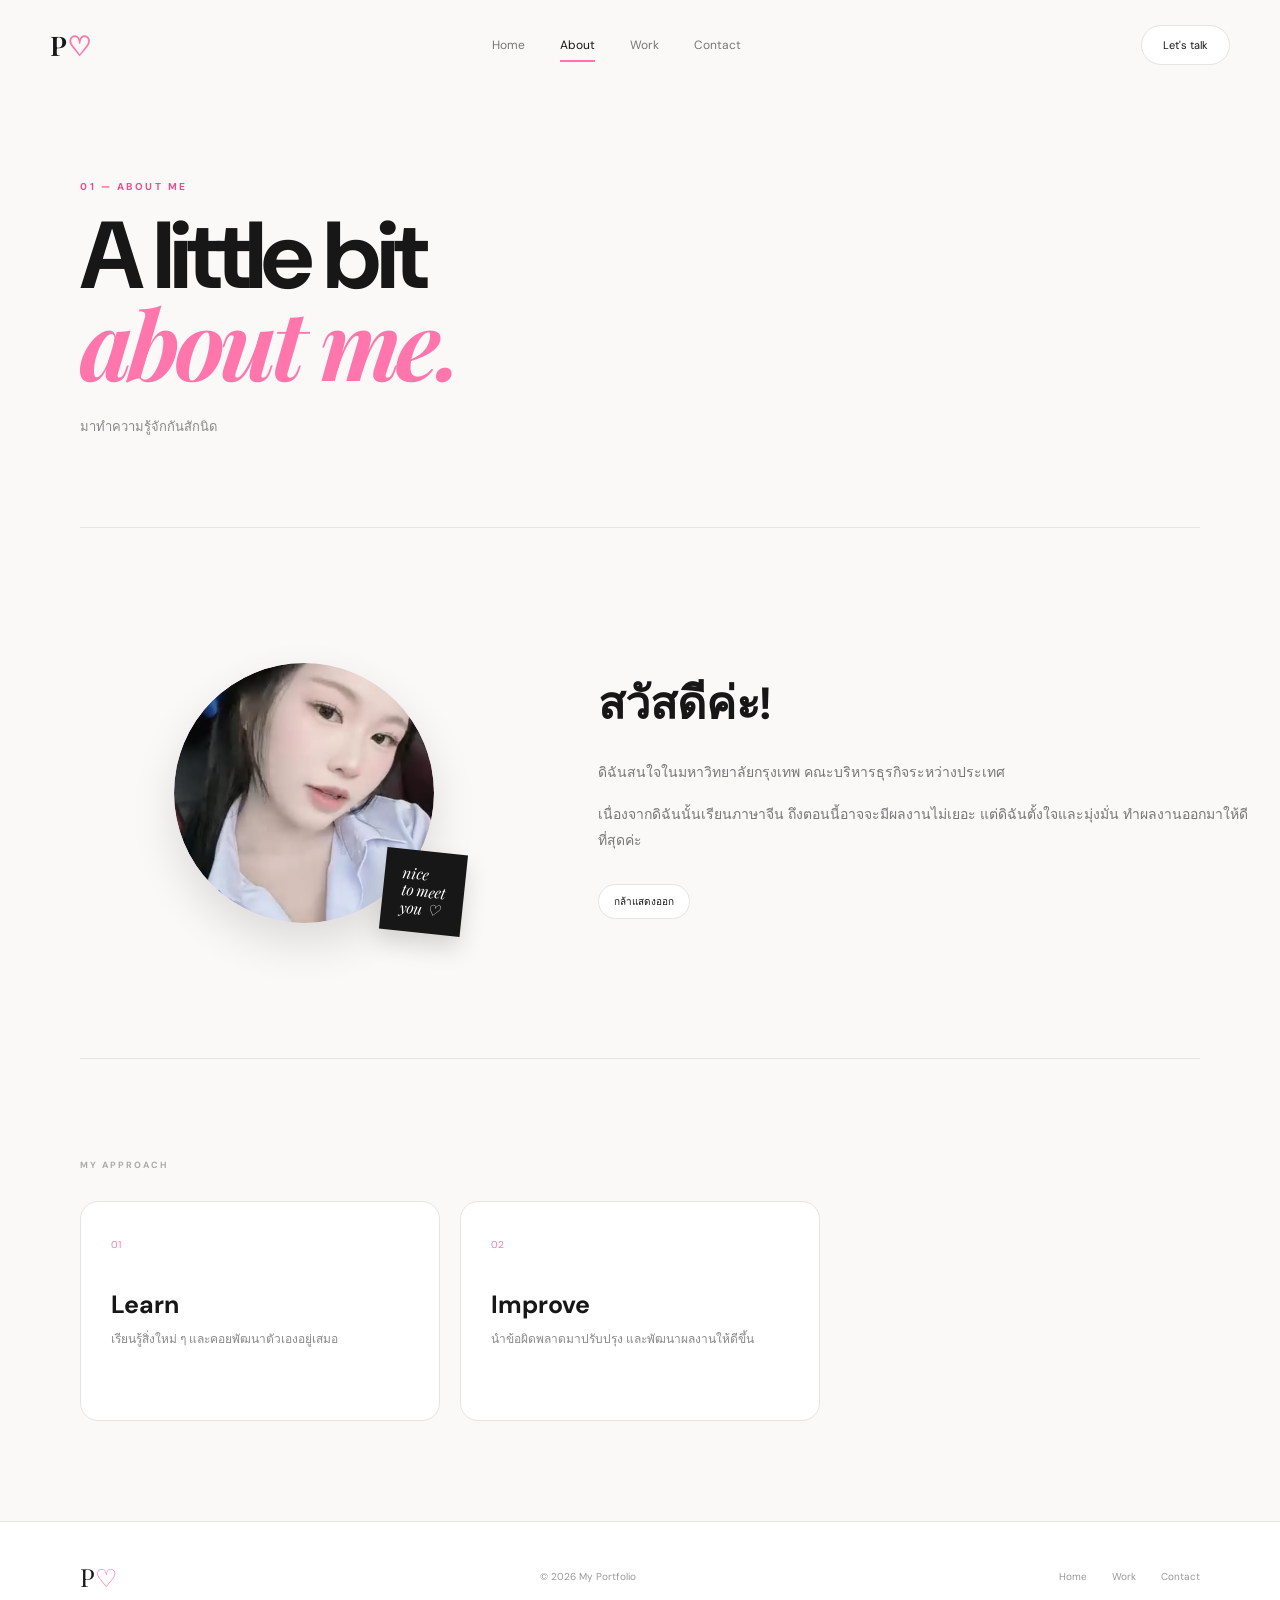
==== about.html @ 9b3ba742 "Update about.html" ====
<!DOCTYPE html>
<html lang="th">

<head>

    <meta charset="UTF-8">
    <meta name="viewport" content="width=device-width, initial-scale=1.0">

    <title>About Me</title>

    <link rel="stylesheet" href="style.css">

    <link rel="preconnect" href="https://fonts.googleapis.com">
    <link rel="preconnect" href="https://fonts.gstatic.com" crossorigin>

    <link
        href="https://fonts.googleapis.com/css2?family=DM+Sans:wght@400;500;600;700&family=Playfair+Display:ital,wght@0,600;1,600&display=swap"
        rel="stylesheet">

</head>

<body>

<header class="header">

    <a href="index.html" class="logo">
        P<span>♡</span>
    </a>

    <nav class="nav">
        <a href="index.html">Home</a>
        <a href="about.html" class="active">About</a>
        <a href="projects.html">Work</a>
        <a href="contact.html">Contact</a>
    </nav>

    <a href="contact.html" class="nav-btn">
        Let's talk
    </a>

</header>


<main class="page">

    <section class="page-hero">

        <div class="eyebrow">
            01 — ABOUT ME
        </div>

        <h1>
            A little bit
            <br>
            <em>about me.</em>
        </h1>

        <p>
            มาทำความรู้จักกันสักนิด
        </p>

    </section>


    <section class="about-layout">

        <div class="about-profile">

    <div class="about-profile-circle">
        <img src="profile.jpg" alt="Profile">
    </div>

    <div class="profile-sticker">
        nice<br>
        to meet<br>
        you ♡
    </div>

</div>

        <div class="about-text">

            <h2>
                สวัสดีค่ะ!
            </h2>

            <p>
                ดิฉันสนใจในมหาวิทยาลัยกรุงเทพ
                คณะบริหารธุรกิจระหว่างประเทศ
            </p>

            <p>
                เนื่องจากดิฉันนั้นเรียนภาษาจีน
                ถึงตอนนี้อาจจะมีผลงานไม่เยอะ
                แต่ดิฉันตั้งใจและมุ่งมั่น
                ทำผลงานออกมาให้ดีที่สุดค่ะ
            </p>

            <div class="skills">

                <span>กล้าแสดงออก</span>
                
            </div>

        </div>

    </section>


    <section class="values">

        <div class="section-label">
            MY APPROACH
        </div>

        <div class="values-grid">

            <div class="value">

                <span>01</span>

                <h3>
                    Learn
                </h3>

                <p>
                    เรียนรู้สิ่งใหม่ ๆ
                    และคอยพัฒนาตัวเองอยู่เสมอ
                </p>

            </div>

            <div class="value">

                <span>02</span>

                <h3>
                    Improve
                </h3>

                <p>
                    นำข้อผิดพลาดมาปรับปรุง
                    และพัฒนาผลงานให้ดีขึ้น
                </p>

            </div>

        </div>

    </section>

</main>


<footer>

    <div class="footer-logo">
        P<span>♡</span>
    </div>

    <p>
        © 2026 My Portfolio
    </p>

    <div class="footer-links">
        <a href="index.html">Home</a>
        <a href="projects.html">Work</a>
        <a href="contact.html">Contact</a>
    </div>

</footer>


<script src="script.js"></script>

</body>
</html>
---- style.css ----
/* =====================================================
   RESET
===================================================== */

* {
    margin: 0;
    padding: 0;
    box-sizing: border-box;
}

html {
    scroll-behavior: smooth;
}

body {
    font-family: "DM Sans", sans-serif;
    background: #faf9f7;
    color: #171717;
    overflow-x: hidden;
}

a {
    text-decoration: none;
    color: inherit;
}

::selection {
    background: #ff76ad;
    color: white;
}


/* =====================================================
   VARIABLES
===================================================== */

:root {

    --black: #171717;

    --gray: #777;

    --light: #faf9f7;

    --white: #fff;

    --pink: #ff76ad;

    --pink-dark: #eb4e8e;

    --pink-light: #ffdbea;

    --purple: #d9ceff;

    --border: #e7e3e0;

}


/* =====================================================
   HEADER
===================================================== */

.header {

    width: min(1180px, calc(100% - 50px));

    height: 90px;

    margin: auto;

    display: flex;

    align-items: center;

    justify-content: space-between;

    position: relative;

    z-index: 50;
}


/* LOGO */

.logo {

    font-family: "Playfair Display", serif;

    font-size: 27px;

    font-weight: 600;

    transition: .3s;
}

.logo span {

    color: var(--pink);

}

.logo:hover {

    transform: rotate(-5deg) scale(1.05);

}


/* NAV */

.nav {

    display: flex;

    gap: 35px;

    align-items: center;

    font-size: 12px;

    color: #777;

}

.nav a {

    position: relative;

    transition: .25s;

}

.nav a:hover {

    color: var(--black);

}

.nav a.active {

    color: var(--black);

}

.nav a.active::after {

    content: "";

    position: absolute;

    left: 0;

    right: 0;

    bottom: -9px;

    height: 2px;

    background: var(--pink);

}


/* NAV BUTTON */

.nav-btn {

    padding: 12px 21px;

    border: 1px solid var(--border);

    border-radius: 50px;

    background: white;

    font-size: 11px;

    transition: .3s;

}

.nav-btn:hover {

    background: var(--black);

    color: white;

    border-color: var(--black);

    transform: translateY(-2px);

}


/* =====================================================
   GENERAL
===================================================== */

.eyebrow {

    font-size: 10px;

    letter-spacing: 2.5px;

    font-weight: 700;

    color: var(--pink-dark);

    margin-bottom: 20px;

}

.section {

    width: min(1120px, calc(100% - 50px));

    margin: auto;

}


/* =====================================================
   HERO
===================================================== */

.hero {

    width: min(1120px, calc(100% - 50px));

    min-height: 650px;

    margin: auto;

    display: grid;

    grid-template-columns: 46% 54%;

    align-items: center;

}


.hero-text {

    position: relative;

    z-index: 5;

}

.hero-text h1 {

    font-size: clamp(55px, 7vw, 88px);

    line-height: .91;

    letter-spacing: -5px;

    margin-bottom: 30px;

}

.hero-text h1 em {

    font-family: "Playfair Display", serif;

    font-weight: 600;

    color: var(--pink);

}


.hero-text > p {

    max-width: 470px;

    color: var(--gray);

    font-size: 14px;

    line-height: 1.9;

}


/* HERO BUTTON */

.hero-buttons {

    display: flex;

    gap: 10px;

    margin-top: 30px;

}


.btn {

    display: inline-flex;

    align-items: center;

    justify-content: center;

    padding: 14px 22px;

    border-radius: 50px;

    font-size: 11px;

    font-weight: 600;

    transition: .3s;

}

.btn.primary {

    background: var(--pink);

    color: white;

    box-shadow:
        0 12px 25px rgba(255, 118, 173, .22);

}

.btn.primary:hover {

    background: var(--pink-dark);

    transform: translateY(-3px);

    box-shadow:
        0 18px 35px rgba(255, 118, 173, .3);

}


.btn.secondary {

    border: 1px solid var(--border);

    background: white;

}

.btn.secondary:hover {

    border-color: var(--black);

    transform: translateY(-3px);

}


/* =====================================================
   HERO VISUAL
===================================================== */

.hero-visual {

    height: 570px;

    position: relative;

}


/* PINK BACKGROUND */

.pink-shape {

    position: absolute;

    width: 570px;

    height: 390px;

    right: 0;

    top: 90px;

    background:
        linear-gradient(
            135deg,
            #ffddea,
            #ffb3d2
        );

    border-radius:
        55% 45% 45% 55%;

    transform: rotate(-7deg);

}


/* circles */

.circle {

    position: absolute;

    border: 1px solid rgba(255,255,255,.8);

    border-radius: 50%;

}

.circle-1 {

    width: 280px;

    height: 280px;

    right: 30px;

    top: 120px;

}

.circle-2 {

    width: 170px;

    height: 170px;

    left: 50px;

    bottom: 90px;

}


/* PORTFOLIO CARD */

.portfolio-card {

    position: absolute;

    width: 350px;

    height: 410px;

    right: 100px;

    top: 80px;

    background: white;

    padding: 24px;

    box-shadow:
        0 35px 70px rgba(0,0,0,.13);

    transform: rotate(4deg);

    z-index: 5;

    transition: .5s;

}

.portfolio-card:hover {

    transform:
        rotate(1deg)
        translateY(-8px);

}


.card-top {

    display: flex;

    justify-content: space-between;

    font-size: 8px;

    color: #999;

    letter-spacing: 1px;

}


.card-middle {

    height: 310px;

    display: flex;

    flex-direction: column;

    justify-content: center;

    align-items: center;

    text-align: center;

}

.card-middle h2 {

    font-family: "Playfair Display", serif;

    font-size: 130px;

    line-height: .8;

    color: var(--pink);

}

.card-middle p {

    font-size: 12px;

    color: #555;

    letter-spacing: 3px;

    text-transform: uppercase;

}

.mini-star {

    color: var(--pink);

    font-size: 20px;

    margin-bottom: 15px;

}


.card-bottom {

    border-top: 1px solid #eee;

    padding-top: 15px;

    display: flex;

    justify-content: space-between;

    font-size: 7px;

    letter-spacing: 1px;

    color: #999;

}


/* FLOATING NOTE */

.floating-note {

    position: absolute;

    width: 130px;

    padding: 18px;

    right: 20px;

    bottom: 50px;

    background: var(--black);

    color: white;

    font-family: "Playfair Display", serif;

    font-style: italic;

    font-size: 15px;

    line-height: 1.2;

    transform: rotate(-7deg);

    box-shadow:
        0 15px 30px rgba(0,0,0,.18);

    z-index: 8;

}

.heart {

    position: absolute;

    left: 30px;

    top: 80px;

    font-size: 50px;

    color: white;

    z-index: 8;

    transform: rotate(-15deg);

}


/* =====================================================
   INTRO
===================================================== */

.intro {

    padding: 120px 0;

    border-top: 1px solid var(--border);

}


.section-label {

    font-size: 9px;

    letter-spacing: 2px;

    color: #aaa;

    font-weight: 700;

}


.intro-content {

    display: grid;

    grid-template-columns: 1fr 1fr;

    gap: 100px;

    margin-top: 35px;

}

.intro-content h2 {

    font-size: 45px;

    line-height: 1;

    letter-spacing: -2px;

}

.intro-content h2 em {

    font-family: "Playfair Display", serif;

    color: var(--pink);

}


.intro-content p {

    max-width: 450px;

    color: var(--gray);

    font-size: 14px;

    line-height: 1.9;

}


/* TEXT LINK */

.text-link {

    display: inline-block;

    margin-top: 25px;

    color: var(--pink-dark);

    font-size: 11px;

    font-weight: 600;

    border-bottom: 1px solid var(--pink);

    padding-bottom: 5px;

}


/* =====================================================
   PROJECTS
===================================================== */

.projects-preview {

    padding-bottom: 120px;

}


.section-heading {

    display: flex;

    justify-content: space-between;

    align-items: end;

    margin-top: 20px;

    margin-bottom: 30px;

}


.section-heading h2 {

    font-size: 42px;

    letter-spacing: -2px;

}


.project-grid,
.all-projects {

    display: grid;

    grid-template-columns: repeat(2, 1fr);

    gap: 25px;

}


/* PROJECT CARD */

.project-card {

    background: white;

    border: 1px solid var(--border);

    border-radius: 20px;

    overflow: hidden;

    transition: .35s;

}

.project-card:hover {

    transform: translateY(-8px);

    box-shadow:
        0 25px 55px rgba(0,0,0,.09);

}


/* PROJECT IMAGE */

.project-image {

    height: 360px;

    display: flex;

    justify-content: center;

    align-items: center;

    overflow: hidden;

    position: relative;

}

.project-pink {

    background:
        linear-gradient(
            135deg,
            #ffd9e8,
            #ffb4d2
        );

}

.project-purple {

    background:
        linear-gradient(
            135deg,
            #e8e1ff,
            #cfc2ff
        );

}


/* =====================================================
   BROWSER
===================================================== */

.browser {

    width: 285px;

    height: 200px;

    background: white;

    border-radius: 12px;

    overflow: hidden;

    box-shadow:
        0 25px 45px rgba(0,0,0,.13);

    transform: rotate(-3deg);

    transition: .4s;

}

.project-card:hover .browser {

    transform:
        rotate(0deg)
        scale(1.04);

}


.browser-bar {

    height: 28px;

    border-bottom: 1px solid #eee;

    display: flex;

    align-items: center;

    padding: 0 10px;

    gap: 4px;

}

.browser-bar i {

    width: 6px;

    height: 6px;

    border-radius: 50%;

    background: #ddd;

}


.browser-content {

    padding: 30px;

}

.browser-content small {

    font-size: 6px;

    color: var(--pink);

    letter-spacing: 1.5px;

}

.browser-content h3 {

    font-size: 28px;

    line-height: .95;

    margin: 10px 0 20px;

}


.browser-button {

    display: inline-block;

    padding: 7px 13px;

    background: var(--black);

    color: white;

    border-radius: 20px;

    font-size: 7px;

}


/* =====================================================
   APP CARD
===================================================== */

.app-card {

    width: 245px;

    height: 285px;

    padding: 20px;

    background: white;

    border-radius: 20px;

    box-shadow:
        0 25px 50px rgba(0,0,0,.12);

    transform: rotate(4deg);

    transition: .4s;

}

.project-card:hover .app-card {

    transform:
        rotate(0deg)
        scale(1.04);

}


.app-header {

    display: flex;

    justify-content: space-between;

    font-size: 12px;

    color: var(--pink);

}


.app-title {

    margin-top: 50px;

}


.app-title small {

    color: #aaa;

    font-size: 7px;

    letter-spacing: 1px;

}


.app-title h3 {

    font-size: 30px;

    line-height: .95;

    margin-top: 8px;

}


.app-box {

    width: 70px;

    height: 70px;

    margin-top: 25px;

    border-radius: 18px;

    display: grid;

    place-items: center;

    background: var(--pink-light);

    color: var(--pink);

    font-size: 28px;

}


/* PROJECT INFO */

.project-info {

    padding: 25px;

    display: flex;

    justify-content: space-between;

    align-items: end;

}


.project-info small {

    font-size: 8px;

    color: var(--pink-dark);

    letter-spacing: 1px;

    font-weight: 700;

}


.project-info h3 {

    font-size: 19px;

    margin: 7px 0 4px;

}


.project-info p {

    color: #999;

    font-size: 11px;

}


.arrow {

    width: 40px;

    height: 40px;

    display: grid;

    place-items: center;

    border: 1px solid var(--border);

    border-radius: 50%;

    transition: .3s;

}


.project-card:hover .arrow {

    background: var(--black);

    color: white;

    transform: rotate(45deg);

}


/* =====================================================
   CTA
===================================================== */

.cta {

    padding: 130px 20px;

    text-align: center;

    position: relative;

    overflow: hidden;

    background: var(--pink-light);

}


.cta > p {

    font-size: 9px;

    font-weight: 700;

    letter-spacing: 2px;

    color: var(--pink-dark);

}


.cta h2 {

    font-size: clamp(50px, 7vw, 85px);

    line-height: .9;

    letter-spacing: -4px;

    margin: 20px 0 35px;

}


.cta h2 em {

    font-family: "Playfair Display", serif;

    color: var(--pink);

}


.btn.dark {

    background: var(--black);

    color: white;

}


.btn.dark:hover {

    transform: translateY(-4px);

}


.cta-decoration {

    position: absolute;

    font-size: 150px;

    color: rgba(255,255,255,.8);

    left: 5%;

    top: 20px;

    transform: rotate(-15deg);

}


/* =====================================================
   FOOTER
===================================================== */

footer {

    min-height: 110px;

    padding: 30px max(25px, calc((100% - 1120px) / 2));

    display: flex;

    justify-content: space-between;

    align-items: center;

    background: white;

    border-top: 1px solid var(--border);

    color: #999;

    font-size: 10px;

}


.footer-logo {

    font-family: "Playfair Display", serif;

    font-size: 25px;

    color: var(--black);

}


.footer-logo span {

    color: var(--pink);

}


.footer-links {

    display: flex;

    gap: 25px;

}


.footer-links a:hover {

    color: var(--pink);

}


/* =====================================================
   INNER PAGE
===================================================== */

.page {

    width: min(1120px, calc(100% - 50px));

    margin: auto;

}


.page-hero {

    padding: 90px 0;

    border-bottom: 1px solid var(--border);

}


.page-hero h1 {

    font-size: clamp(55px, 8vw, 95px);

    line-height: .9;

    letter-spacing: -5px;

}


.page-hero h1 em {

    font-family: "Playfair Display", serif;

    color: var(--pink);

}


.page-hero p {

    color: #888;

    margin-top: 25px;

    font-size: 13px;

}


/* =====================================================
   ABOUT
===================================================== */

.about-layout {

    display: grid;

    grid-template-columns: 40% 60%;

    gap: 70px;

    padding: 100px 0;

    align-items: center;

}


.profile {

    position: relative;

    display: flex;

    justify-content: center;

}


.profile-circle {

    width: 260px;

    height: 260px;

    border-radius: 50%;

    display: grid;

    place-items: center;

    background:
        linear-gradient(
            135deg,
            #ffb3d2,
            #ff76ad
        );

    border: 12px solid white;

    box-shadow:
        0 25px 50px rgba(255,118,173,.18);

    color: white;

    font-family: "Playfair Display", serif;

    font-size: 100px;

}


.profile-sticker {

    position: absolute;

    bottom: -10px;

    right: 50px;

    background: var(--black);

    color: white;

    padding: 16px;

    font-family: "Playfair Display", serif;

    font-style: italic;

    line-height: 1.1;

    transform: rotate(-8deg);

}


.about-text h2 {

    font-size: 45px;

    margin-bottom: 20px;

}


.about-text p {

    color: #777;

    font-size: 14px;

    line-height: 1.9;

    margin-bottom: 15px;

}


.skills {

    display: flex;

    flex-wrap: wrap;

    gap: 8px;

    margin-top: 30px;

}


.skills span {

    padding: 9px 15px;

    border-radius: 50px;

    background: white;

    border: 1px solid var(--border);

    font-size: 10px;

}


/* VALUES */

.values {

    padding: 100px 0;

    border-top: 1px solid var(--border);

}


.values-grid {

    display: grid;

    grid-template-columns: repeat(3, 1fr);

    gap: 20px;

    margin-top: 30px;

}


.value {

    padding: 30px;

    min-height: 220px;

    background: white;

    border: 1px solid var(--border);

    border-radius: 18px;

}


.value > span {

    color: var(--pink);

    font-size: 10px;

}


.value h3 {

    margin-top: 35px;

    font-size: 25px;

}


.value p {

    color: #888;

    font-size: 12px;

    line-height: 1.8;

    margin-top: 8px;

}


/* =====================================================
   PROJECT PAGE
===================================================== */

.all-projects {

    padding: 80px 0;

}


.project-note {

    padding: 25px;

    margin-bottom: 100px;

    border: 1px dashed #e7b7ca;

    border-radius: 15px;

    background: #fff7fa;

    color: #888;

    font-size: 12px;

}


.project-note span {

    color: var(--pink);

    margin-right: 10px;

}


/* =====================================================
   PROJECT DETAIL
===================================================== */

.detail-page {

    width: min(1120px, calc(100% - 50px));

    margin: auto;

    padding: 60px 0 100px;

}


.back {

    color: #888;

    font-size: 11px;

    transition: .25s;

}


.back:hover {

    color: var(--pink);

    transform: translateX(-5px);

}


.detail-header {

    padding: 70px 0;

}


.detail-header h1 {

    font-size: clamp(55px, 8vw, 95px);

    line-height: .9;

    letter-spacing: -5px;

}


.detail-header h1 em {

    font-family: "Playfair Display", serif;

    color: var(--pink);

}


.detail-header p {

    max-width: 600px;

    color: #888;

    line-height: 1.9;

    font-size: 14px;

    margin-top: 25px;

}


/* BIG PREVIEW */

.big-preview {

    height: 550px;

    border-radius: 25px;

    display: grid;

    place-items: center;

    overflow: hidden;

}


.browser.large {

    width: 650px;

    height: 400px;

    transform: rotate(-2deg) scale(1);

}


.browser.large .browser-content {

    padding: 70px;

}


.browser.large .browser-content h3 {

    font-size: 55px;

}


/* APP LARGE */

.large-app {

    width: 340px;

    height: 430px;

    transform: rotate(3deg);

}


.large-app .app-title {

    margin-top: 90px;

}


.large-app .app-title h3 {

    font-size: 45px;

}


/* DETAIL CONTENT */

.detail-content {

    display: grid;

    grid-template-columns: 2fr 1fr;

    gap: 100px;

    padding: 100px 0;

}


.detail-content h2 {

    font-size: 45px;

    line-height: 1;

    margin: 20px 0 25px;

}


.detail-content h2 em {

    font-family: "Playfair Display", serif;

    color: var(--pink);

}


.detail-content p {

    max-width: 650px;

    color: #777;

    font-size: 14px;

    line-height: 1.9;

    margin-bottom: 15px;

}


.info-row {

    display: flex;

    justify-content: space-between;

    padding: 18px 0;

    border-bottom: 1px solid var(--border);

    font-size: 11px;

}


.info-row span {

    color: #aaa;

}


.info-row strong {

    font-weight: 600;

}


/* PROJECT NAV */

.project-navigation {

    display: flex;

    justify-content: space-between;

    border-top: 1px solid var(--border);

    padding-top: 30px;

    font-size: 12px;

    color: var(--pink-dark);

}


/* =====================================================
   CONTACT
===================================================== */

.contact-page {

    min-height: 650px;

    display: grid;

    grid-template-columns: 1fr 1fr;

    gap: 100px;

    align-items: center;

}


.contact-page h1 {

    font-size: clamp(55px, 8vw, 95px);

    line-height: .9;

    letter-spacing: -5px;

}


.contact-page h1 em {

    font-family: "Playfair Display", serif;

    color: var(--pink);

}


.contact-page > div > p {

    max-width: 480px;

    color: #777;

    font-size: 14px;

    line-height: 1.9;

    margin-top: 30px;

}


.socials {

    display: flex;

    flex-direction: column;

    align-items: flex-start;

    gap: 15px;

    margin-top: 35px;

}


.socials a {

    font-size: 12px;

    border-bottom: 1px solid #ddd;

    padding-bottom: 7px;

    transition: .25s;

}


.socials a:hover {

    color: var(--pink);

    border-color: var(--pink);

    transform: translateX(5px);

}


/* CONTACT CARD */

.contact-card {

    min-height: 380px;

    padding: 50px;

    display: flex;

    flex-direction: column;

    justify-content: center;

    background: var(--pink-light);

    border-radius: 25px;

    position: relative;

    overflow: hidden;

}


.contact-card::before {

    content: "";

    position: absolute;

    width: 300px;

    height: 300px;

    border: 1px solid white;

    border-radius: 50%;

    right: -100px;

    top: -100px;

}


.contact-card h2 {

    font-family: "Playfair Display", serif;

    font-size: 45px;

}


.contact-card p {

    color: #888;

    font-size: 13px;

    margin: 10px 0 30px;

}


.contact-card .full {

    width: fit-content;

}


.card-decoration {

    position: absolute;

    top: 30px;

    right: 35px;

    font-size: 35px;

    color: white;

}


/* =====================================================
   RESPONSIVE
===================================================== */

@media (max-width: 850px) {

    .header {

        width: calc(100% - 35px);

    }

    .nav {

        gap: 18px;

    }

    .nav-btn {

        display: none;

    }


    .hero {

        grid-template-columns: 1fr;

        padding-top: 60px;

    }

    .hero-visual {

        height: 500px;

    }


    .intro-content {

        grid-template-columns: 1fr;

        gap: 30px;

    }


    .about-layout {

        grid-template-columns: 1fr;

    }


    .values-grid {

        grid-template-columns: 1fr;

    }


    .contact-page {

        grid-template-columns: 1fr;

        gap: 50px;

        padding: 70px 0;

    }


    .detail-content {

        grid-template-columns: 1fr;

        gap: 40px;

    }

}


@media (max-width: 600px) {

    .header {

        height: auto;

        padding: 22px 0;

        flex-wrap: wrap;

    }


    .nav {

        width: 100%;

        order: 3;

        justify-content: center;

        font-size: 10px;

    }


    .hero {

        width: calc(100% - 35px);

    }


    .hero-text h1 {

        font-size: 55px;

        letter-spacing: -3px;

    }


    .hero-buttons {

        flex-wrap: wrap;

    }


    .hero-visual {

        height: 400px;

    }


    .pink-shape {

        width: 400px;

        height: 280px;

        top: 60px;

    }


    .portfolio-card {

        width: 260px;

        height: 310px;

        right: 35px;

        top: 60px;

    }


    .card-middle {

        height: 220px;

    }


    .card-middle h2 {

        font-size: 90px;

    }


    .floating-note {

        right: 0;

        bottom: 25px;

        transform: scale(.8) rotate(-7deg);

    }


    .section {

        width: calc(100% - 35px);

    }


    .intro {

        padding: 80px 0;

    }


    .intro-content h2 {

        font-size: 38px;

    }


    .project-grid,
    .all-projects {

        grid-template-columns: 1fr;

    }


    .project-image {

        height: 300px;

    }


    .page {

        width: calc(100% - 35px);

    }


    .page-hero {

        padding: 60px 0;

    }


    .page-hero h1 {

        font-size: 55px;

        letter-spacing: -3px;

    }


    .profile-circle {

        width: 200px;

        height: 200px;

        font-size: 75px;

    }


    .profile-sticker {

        right: 30px;

    }


    .detail-page {

        width: calc(100% - 35px);

    }


    .detail-header {

        padding: 60px 0;

    }


    .detail-header h1 {

        font-size: 55px;

        letter-spacing: -3px;

    }


    .big-preview {

        height: 380px;

    }


    .browser.large {

        width: 340px;

        height: 230px;

    }


    .browser.large .browser-content {

        padding: 35px;

    }


    .browser.large .browser-content h3 {

        font-size: 32px;

    }


    .detail-content {

        padding: 70px 0;

    }


    .detail-content h2 {

        font-size: 36px;

    }


    footer {

        flex-direction: column;

        gap: 20px;

        text-align: center;

        padding: 40px 20px;

    }

}
/* =====================================================
   CONTACT PHOTO
===================================================== */

.contact-page {
    min-height: 650px;

    display: grid;

    grid-template-columns: 1fr 1fr;

    gap: 90px;

    align-items: center;
}


/* รูปด้านขวา */

.contact-photo {

    position: relative;

    width: 100%;

    height: 500px;

    display: flex;

    align-items: center;

    justify-content: center;

}


/* พื้นหลังวงรีสีชมพู */

.photo-decoration {

    position: absolute;

    width: 360px;

    height: 440px;

    background: #ffdbea;

    border-radius: 50%;

    transform: rotate(8deg);

}


/* กรอบรูป */

.photo-frame {

    position: relative;

    width: 330px;

    height: 420px;

    background: white;

    padding: 12px;

    box-shadow:
        0 30px 60px rgba(0, 0, 0, .15);

    transform: rotate(-4deg);

    z-index: 2;

    transition: .5s;

}


.photo-frame:hover {

    transform:
        rotate(0deg)
        translateY(-8px);

    box-shadow:
        0 40px 80px rgba(0, 0, 0, .18);

}


/* รูป */

.photo-frame img {

    width: 100%;

    height: 100%;

    object-fit: cover;

    display: block;

}


/* ข้อความลอย */

.photo-text {

    position: absolute;

    z-index: 5;

    right: 15px;

    bottom: 35px;

    padding: 18px 20px;

    background: #171717;

    color: white;

    font-family: "Playfair Display", serif;

    font-style: italic;

    font-size: 17px;

    line-height: 1.1;

    transform: rotate(6deg);

    box-shadow:
        0 15px 30px rgba(0,0,0,.18);

}


/* ดาวตกแต่ง */

.contact-photo::before {

    content: "✦";

    position: absolute;

    left: 30px;

    top: 55px;

    color: #ff76ad;

    font-size: 35px;

    z-index: 5;

}


.contact-photo::after {

    content: "♡";

    position: absolute;

    right: 40px;

    top: 70px;

    color: white;

    font-size: 50px;

    z-index: 5;

    transform: rotate(-15deg);

}


/* =====================================================
   CONTACT RESPONSIVE
===================================================== */

@media (max-width: 850px) {

    .contact-page {

        grid-template-columns: 1fr;

        gap: 50px;

        padding: 70px 0;

    }

    .contact-photo {

        height: 450px;

    }

}


@media (max-width: 600px) {

    .contact-photo {

        height: 400px;

    }

    .photo-decoration {

        width: 280px;

        height: 350px;

    }

    .photo-frame {

        width: 250px;

        height: 330px;

    }

    .photo-text {

        right: 20px;

        bottom: 20px;

        font-size: 14px;

    }

}
/* =====================================================
   CONTACT PHOTO
===================================================== */

.contact-page {
    min-height: 650px;

    display: grid;

    grid-template-columns: 1fr 1fr;

    gap: 90px;

    align-items: center;
}


/* รูปด้านขวา */

.contact-photo {

    position: relative;

    width: 100%;

    height: 500px;

    display: flex;

    align-items: center;

    justify-content: center;

}


/* พื้นหลังวงรีสีชมพู */

.photo-decoration {

    position: absolute;

    width: 360px;

    height: 440px;

    background: #ffdbea;

    border-radius: 50%;

    transform: rotate(8deg);

}


/* กรอบรูป */

.photo-frame {

    position: relative;

    width: 330px;

    height: 420px;

    background: white;

    padding: 12px;

    box-shadow:
        0 30px 60px rgba(0, 0, 0, .15);

    transform: rotate(-4deg);

    z-index: 2;

    transition: .5s;

}


.photo-frame:hover {

    transform:
        rotate(0deg)
        translateY(-8px);

    box-shadow:
        0 40px 80px rgba(0, 0, 0, .18);

}


/* รูป */

.photo-frame img {

    width: 100%;

    height: 100%;

    object-fit: cover;

    display: block;

}


/* ข้อความลอย */

.photo-text {

    position: absolute;

    z-index: 5;

    right: 15px;

    bottom: 35px;

    padding: 18px 20px;

    background: #171717;

    color: white;

    font-family: "Playfair Display", serif;

    font-style: italic;

    font-size: 17px;

    line-height: 1.1;

    transform: rotate(6deg);

    box-shadow:
        0 15px 30px rgba(0,0,0,.18);

}


/* ดาวตกแต่ง */

.contact-photo::before {

    content: "✦";

    position: absolute;

    left: 30px;

    top: 55px;

    color: #ff76ad;

    font-size: 35px;

    z-index: 5;

}


.contact-photo::after {

    content: "♡";

    position: absolute;

    right: 40px;

    top: 70px;

    color: white;

    font-size: 50px;

    z-index: 5;

    transform: rotate(-15deg);

}


/* =====================================================
   CONTACT RESPONSIVE
===================================================== */

@media (max-width: 850px) {

    .contact-page {

        grid-template-columns: 1fr;

        gap: 50px;

        padding: 70px 0;

    }

    .contact-photo {

        height: 450px;

    }

}


@media (max-width: 600px) {

    .contact-photo {

        height: 400px;

    }

    .photo-decoration {

        width: 280px;

        height: 350px;

    }

    .photo-frame {

        width: 250px;

        height: 330px;

    }

    .photo-text {

        right: 20px;

        bottom: 20px;

        font-size: 14px;

    }

}
/* =========================
   ABOUT PROFILE IMAGE
========================= */

.profile {
    position: relative;
    width: 330px;
    height: 330px;

    display: flex;
    align-items: center;
    justify-content: center;

    margin: auto;
}

.profile-circle {
    width: 260px;
    height: 260px;

    border-radius: 50%;
    overflow: hidden;

    background: #ffdbea;

    position: relative;
    z-index: 1;

    box-shadow: 0 20px 45px rgba(0, 0, 0, 0.12);
}

/* ทำให้รูปพอดีกับวงกลม */
.profile-circle img {
    width: 100%;
    height: 100%;

    display: block;

    object-fit: cover;
    object-position: center;
}

/* สติกเกอร์ */

.profile-sticker {
    position: absolute;

    right: 5px;
    bottom: 25px;

    z-index: 5;

    padding: 15px 18px;

    background: #171717;
    color: white;

    font-family: "Playfair Display", serif;
    font-style: italic;

    font-size: 15px;
    line-height: 1.15;

    transform: rotate(6deg);

    box-shadow: 0 12px 25px rgba(0, 0, 0, 0.15);
}


/* =========================
   MOBILE
========================= */

@media (max-width: 600px) {

    .profile {
        width: 290px;
        height: 290px;
    }

    .profile-circle {
        width: 230px;
        height: 230px;
    }

    .profile-sticker {
        right: 0;
        bottom: 15px;

        font-size: 13px;
    }

}
/* =========================
   ABOUT PAGE PROFILE
========================= */

.about-profile {
    position: relative;
    width: 330px;
    height: 330px;

    display: flex;
    align-items: center;
    justify-content: center;

    margin: auto;
}

.about-profile-circle {
    width: 260px !important;
    height: 260px !important;

    border-radius: 50% !important;
    overflow: hidden !important;

    position: relative;
    z-index: 1;

    background: #ffdbea;

    box-shadow: 0 20px 45px rgba(0, 0, 0, 0.12);
}

.about-profile-circle img {
    width: 100% !important;
    height: 100% !important;

    display: block;

    object-fit: cover !important;
    object-position: center;

    border-radius: 50% !important;
}
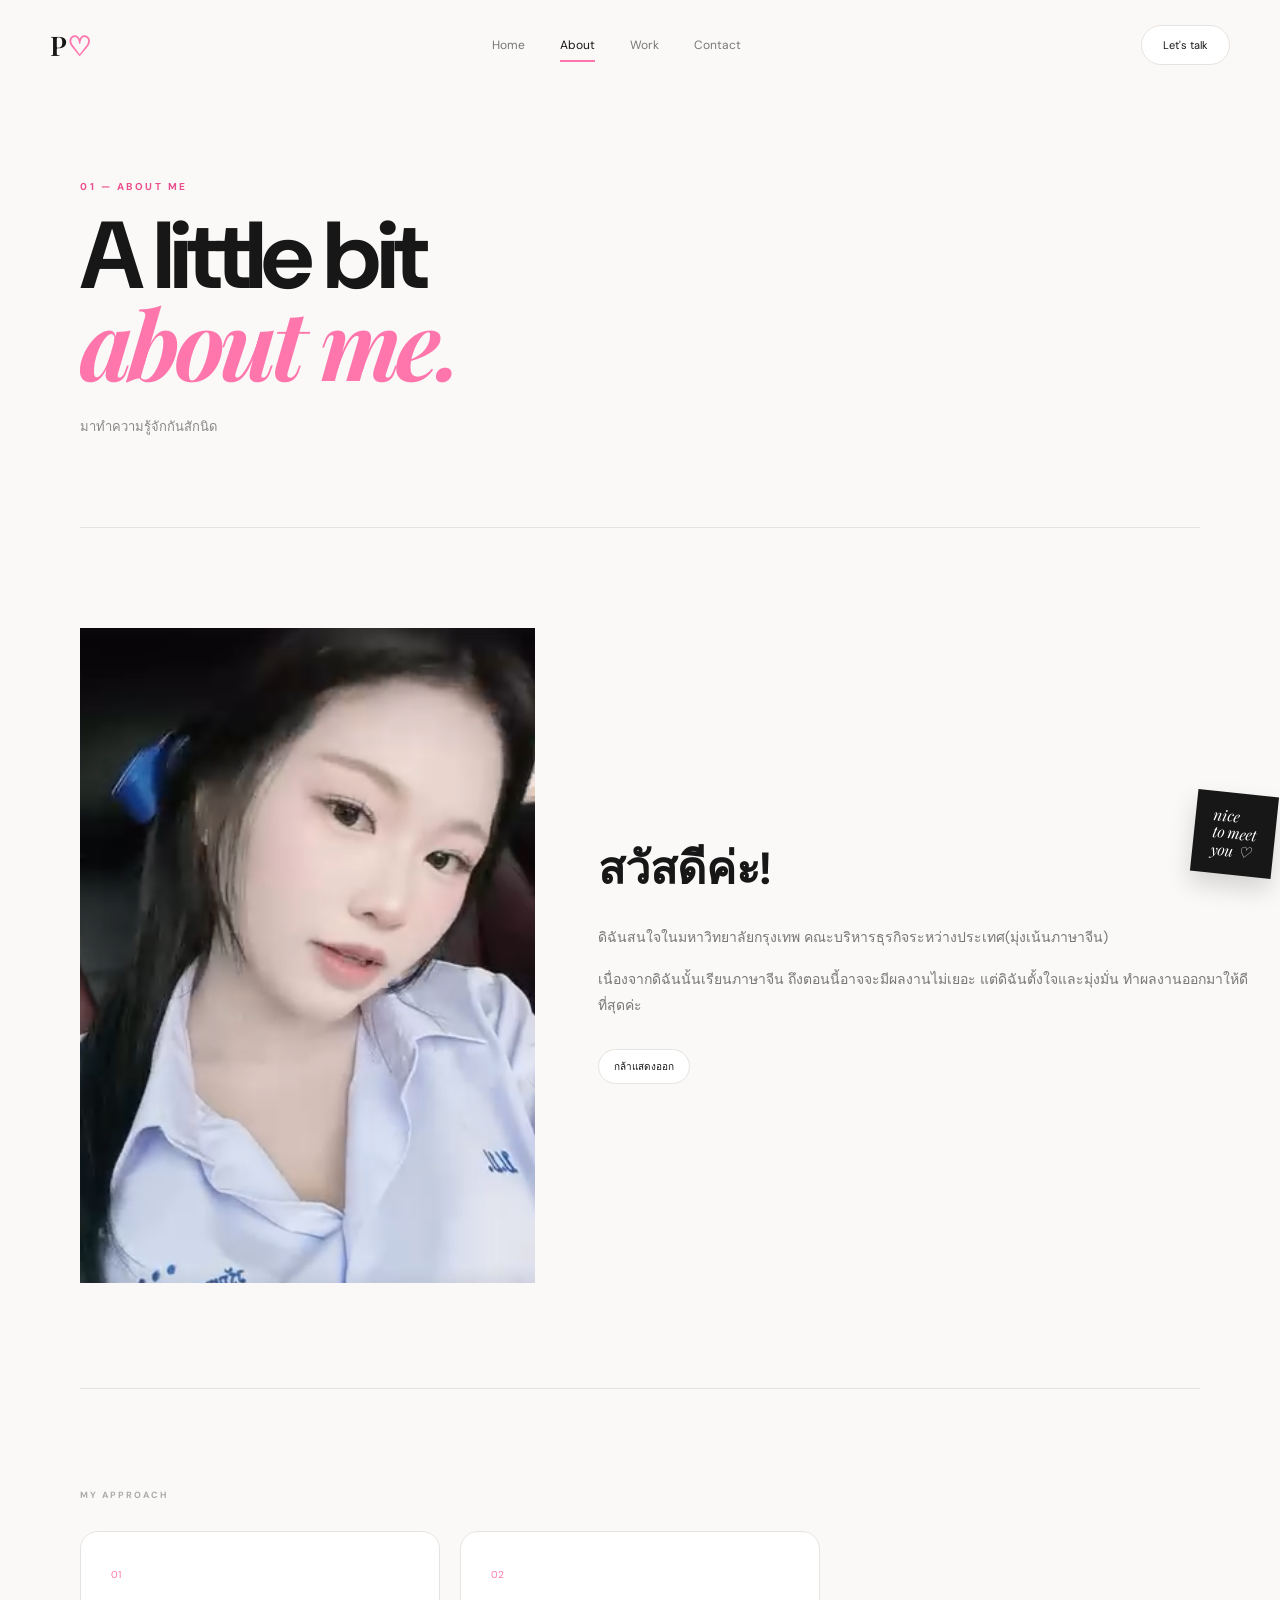
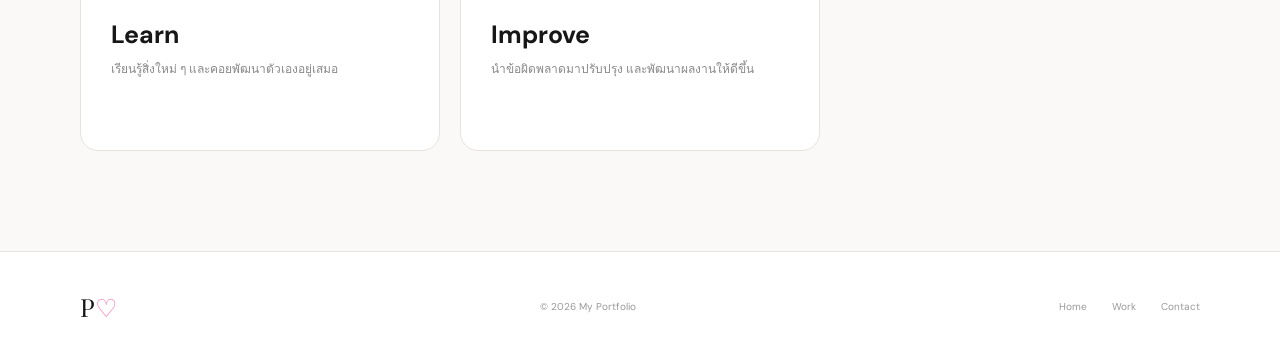
==== commit 1af41db9: "Update about.html" ====
--- a/about.html
+++ b/about.html
@@ -86,7 +86,7 @@
 
             <p>
                 ดิฉันสนใจในมหาวิทยาลัยกรุงเทพ
-                คณะบริหารธุรกิจระหว่างประเทศ
+                คณะบริหารธุรกิจระหว่างประเทศ(มุ่งเน้นภาษาจีน)
             </p>
 
             <p>
--- a/style.css
+++ b/style.css
@@ -2903,44 +2903,31 @@
 
 }
 /* =========================
-   ABOUT PAGE PROFILE
+   PROJECT IMAGE
 ========================= */
 
-.about-profile {
-    position: relative;
-    width: 330px;
-    height: 330px;
-
-    display: flex;
-    align-items: center;
-    justify-content: center;
-
-    margin: auto;
-}
-
-.about-profile-circle {
-    width: 260px !important;
-    height: 260px !important;
-
-    border-radius: 50% !important;
-    overflow: hidden !important;
-
-    position: relative;
-    z-index: 1;
-
-    background: #ffdbea;
-
-    box-shadow: 0 20px 45px rgba(0, 0, 0, 0.12);
-}
-
-.about-profile-circle img {
-    width: 100% !important;
-    height: 100% !important;
+.project-image {
+    width: 100%;
+    height: 320px;
+
+    overflow: hidden;
+    border-radius: 20px;
+
+    background: #f5f5f5;
+}
+
+.project-image img {
+    width: 100%;
+    height: 100%;
 
     display: block;
 
-    object-fit: cover !important;
+    object-fit: cover;
     object-position: center;
 
-    border-radius: 50% !important;
-}
+    transition: transform 0.4s ease;
+}
+
+.project-card:hover .project-image img {
+    transform: scale(1.05);
+}
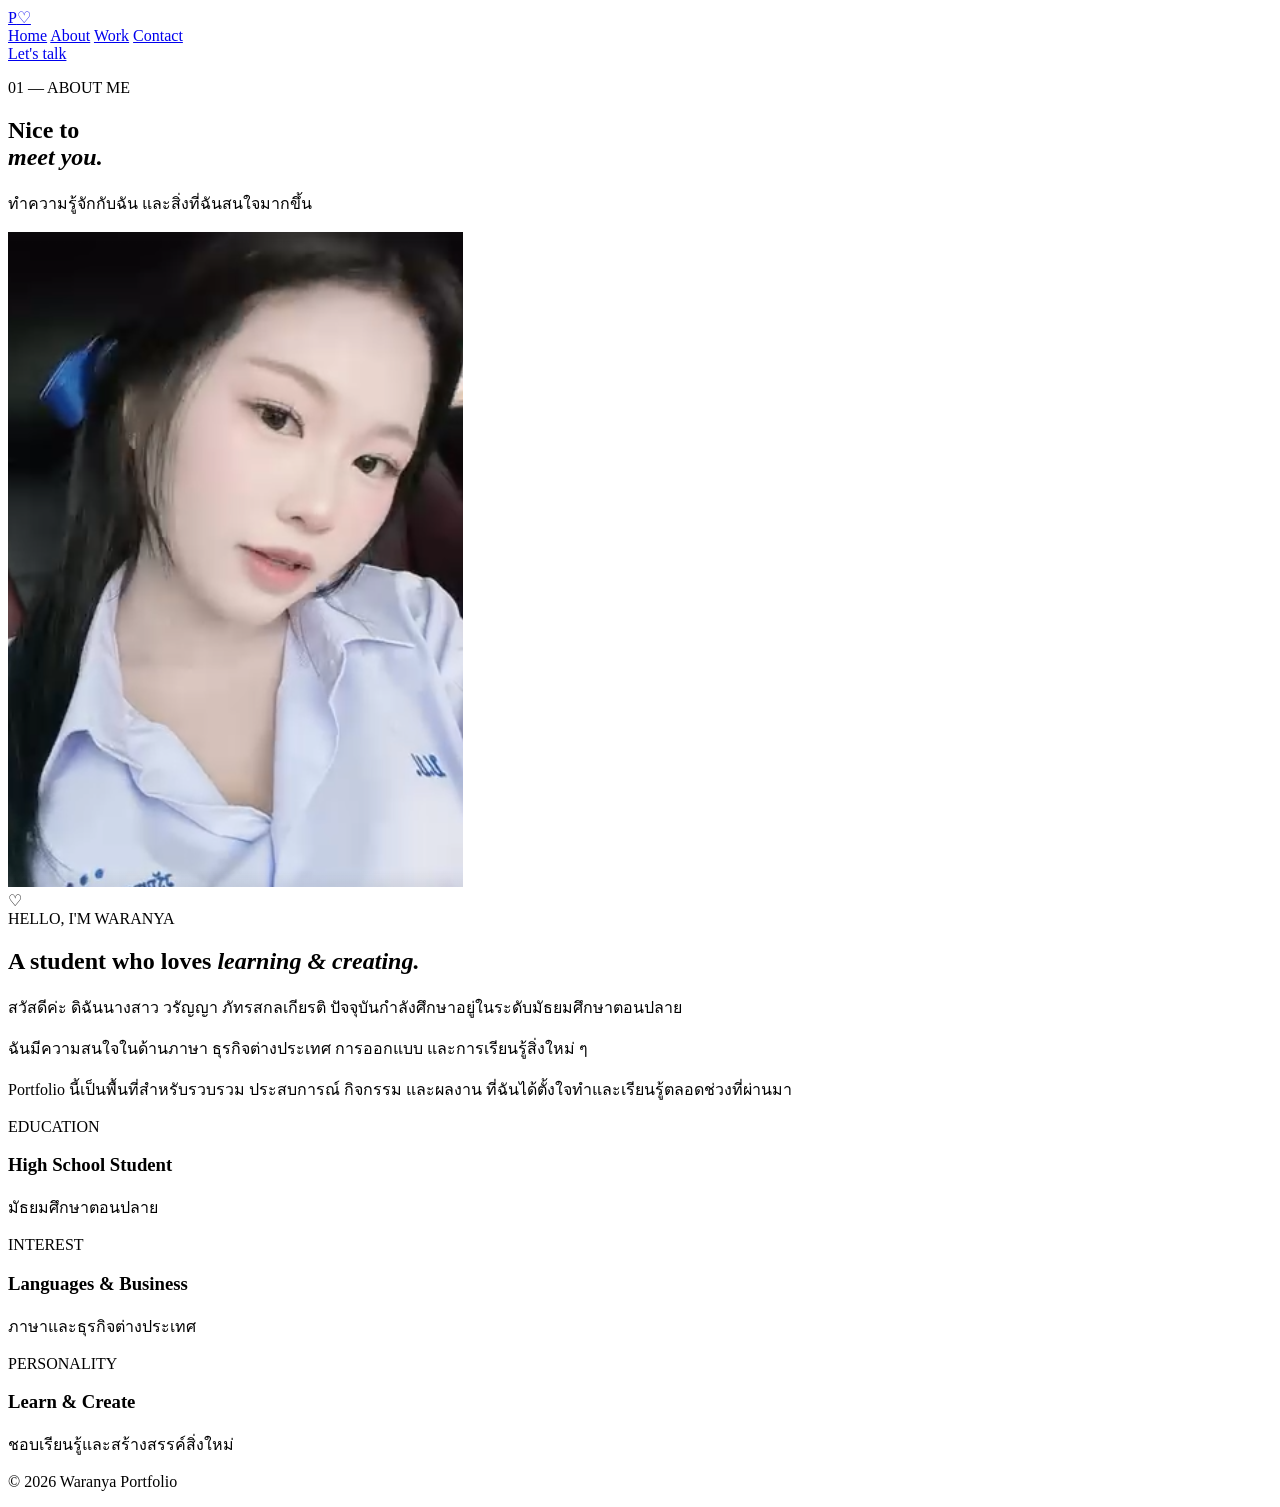
==== commit 22ee5e82: "Update about.html" ====
--- a/about.html
+++ b/about.html
@@ -2,21 +2,17 @@
 <html lang="th">
 
 <head>
-
     <meta charset="UTF-8">
     <meta name="viewport" content="width=device-width, initial-scale=1.0">
 
-    <title>About Me</title>
+    <title>About | Waranya</title>
 
     <link rel="stylesheet" href="style.css">
 
     <link rel="preconnect" href="https://fonts.googleapis.com">
     <link rel="preconnect" href="https://fonts.gstatic.com" crossorigin>
 
-    <link
-        href="https://fonts.googleapis.com/css2?family=DM+Sans:wght@400;500;600;700&family=Playfair+Display:ital,wght@0,600;1,600&display=swap"
-        rel="stylesheet">
-
+    <link href="https://fonts.googleapis.com/css2?family=DM+Sans:wght@400;500;600;700&family=Playfair+Display:ital,wght@0,600;1,600&display=swap" rel="stylesheet">
 </head>
 
 <body>
@@ -41,109 +37,123 @@
 </header>
 
 
-<main class="page">
+<main>
 
     <section class="page-hero">
 
-        <div class="eyebrow">
-            01 — ABOUT ME
+        <div>
+            <p class="eyebrow">
+                01 — ABOUT ME
+            </p>
+
+            <h1>
+                Nice to
+                <br>
+                <em>meet you.</em>
+            </h1>
+
+            <p class="page-intro">
+                ทำความรู้จักกับฉัน
+                และสิ่งที่ฉันสนใจมากขึ้น
+            </p>
         </div>
-
-        <h1>
-            A little bit
-            <br>
-            <em>about me.</em>
-        </h1>
-
-        <p>
-            มาทำความรู้จักกันสักนิด
-        </p>
 
     </section>
 
 
-    <section class="about-layout">
+    <section class="about-section">
 
-        <div class="about-profile">
+        <div class="profile-area">
 
-    <div class="about-profile-circle">
-        <img src="profile.jpg" alt="Profile">
-    </div>
+            <div class="profile-circle">
 
-    <div class="profile-sticker">
-        nice<br>
-        to meet<br>
-        you ♡
-    </div>
+                <img src="profile.jpg" alt="Waranya">
 
-</div>
+            </div>
+
+            <div class="profile-heart">
+                ♡
+            </div>
+
+        </div>
+
 
         <div class="about-text">
 
+            <span class="small-title">
+                HELLO, I'M WARANYA
+            </span>
+
             <h2>
-                สวัสดีค่ะ!
+                A student who loves
+                <em>learning & creating.</em>
             </h2>
 
             <p>
-                ดิฉันสนใจในมหาวิทยาลัยกรุงเทพ
-                คณะบริหารธุรกิจระหว่างประเทศ(มุ่งเน้นภาษาจีน)
+                สวัสดีค่ะ ดิฉันนางสาว วรัญญา ภัทรสกลเกียรติ
+                ปัจจุบันกำลังศึกษาอยู่ในระดับมัธยมศึกษาตอนปลาย
             </p>
 
             <p>
-                เนื่องจากดิฉันนั้นเรียนภาษาจีน
-                ถึงตอนนี้อาจจะมีผลงานไม่เยอะ
-                แต่ดิฉันตั้งใจและมุ่งมั่น
-                ทำผลงานออกมาให้ดีที่สุดค่ะ
+                ฉันมีความสนใจในด้านภาษา
+                ธุรกิจต่างประเทศ การออกแบบ
+                และการเรียนรู้สิ่งใหม่ ๆ
             </p>
 
-            <div class="skills">
-
-                <span>กล้าแสดงออก</span>
-                
-            </div>
+            <p>
+                Portfolio นี้เป็นพื้นที่สำหรับรวบรวม
+                ประสบการณ์ กิจกรรม และผลงาน
+                ที่ฉันได้ตั้งใจทำและเรียนรู้ตลอดช่วงที่ผ่านมา
+            </p>
 
         </div>
 
     </section>
 
 
-    <section class="values">
+    <section class="info-section">
 
-        <div class="section-label">
-            MY APPROACH
+        <div class="info-box">
+
+            <span>EDUCATION</span>
+
+            <h3>
+                High School Student
+            </h3>
+
+            <p>
+                มัธยมศึกษาตอนปลาย
+            </p>
+
         </div>
 
-        <div class="values-grid">
 
-            <div class="value">
+        <div class="info-box">
 
-                <span>01</span>
+            <span>INTEREST</span>
 
-                <h3>
-                    Learn
-                </h3>
+            <h3>
+                Languages & Business
+            </h3>
 
-                <p>
-                    เรียนรู้สิ่งใหม่ ๆ
-                    และคอยพัฒนาตัวเองอยู่เสมอ
-                </p>
+            <p>
+                ภาษาและธุรกิจต่างประเทศ
+            </p>
 
-            </div>
+        </div>
 
-            <div class="value">
 
-                <span>02</span>
+        <div class="info-box">
 
-                <h3>
-                    Improve
-                </h3>
+            <span>PERSONALITY</span>
 
-                <p>
-                    นำข้อผิดพลาดมาปรับปรุง
-                    และพัฒนาผลงานให้ดีขึ้น
-                </p>
+            <h3>
+                Learn & Create
+            </h3>
 
-            </div>
+            <p>
+                ชอบเรียนรู้และสร้างสรรค์สิ่งใหม่
+            </p>
 
         </div>
 
@@ -153,25 +163,8 @@
 
 
 <footer>
-
-    <div class="footer-logo">
-        P<span>♡</span>
-    </div>
-
-    <p>
-        © 2026 My Portfolio
-    </p>
-
-    <div class="footer-links">
-        <a href="index.html">Home</a>
-        <a href="projects.html">Work</a>
-        <a href="contact.html">Contact</a>
-    </div>
-
+    <p>© 2026 Waranya Portfolio</p>
 </footer>
-
-
-<script src="script.js"></script>
 
 </body>
 </html>
--- a/style.css
+++ b/style.css
@@ -1,2847 +1,44 @@
-/* =====================================================
-   RESET
-===================================================== */
-
-* {
-    margin: 0;
-    padding: 0;
-    box-sizing: border-box;
-}
-
-html {
-    scroll-behavior: smooth;
-}
-
-body {
-    font-family: "DM Sans", sans-serif;
-    background: #faf9f7;
-    color: #171717;
-    overflow-x: hidden;
-}
-
-a {
-    text-decoration: none;
-    color: inherit;
-}
-
-::selection {
-    background: #ff76ad;
-    color: white;
-}
-
-
-/* =====================================================
-   VARIABLES
-===================================================== */
-
-:root {
-
-    --black: #171717;
-
-    --gray: #777;
-
-    --light: #faf9f7;
-
-    --white: #fff;
-
-    --pink: #ff76ad;
-
-    --pink-dark: #eb4e8e;
-
-    --pink-light: #ffdbea;
-
-    --purple: #d9ceff;
-
-    --border: #e7e3e0;
-
-}
-
-
-/* =====================================================
-   HEADER
-===================================================== */
-
-.header {
-
-    width: min(1180px, calc(100% - 50px));
-
-    height: 90px;
-
-    margin: auto;
-
-    display: flex;
-
-    align-items: center;
-
-    justify-content: space-between;
-
-    position: relative;
-
-    z-index: 50;
-}
-
-
-/* LOGO */
-
-.logo {
-
-    font-family: "Playfair Display", serif;
-
-    font-size: 27px;
-
-    font-weight: 600;
-
-    transition: .3s;
-}
-
-.logo span {
-
-    color: var(--pink);
-
-}
-
-.logo:hover {
-
-    transform: rotate(-5deg) scale(1.05);
-
-}
-
-
-/* NAV */
-
-.nav {
-
-    display: flex;
-
-    gap: 35px;
-
-    align-items: center;
-
-    font-size: 12px;
-
-    color: #777;
-
-}
-
-.nav a {
-
-    position: relative;
-
-    transition: .25s;
-
-}
-
-.nav a:hover {
-
-    color: var(--black);
-
-}
-
-.nav a.active {
-
-    color: var(--black);
-
-}
-
-.nav a.active::after {
-
-    content: "";
-
-    position: absolute;
-
-    left: 0;
-
-    right: 0;
-
-    bottom: -9px;
-
-    height: 2px;
-
-    background: var(--pink);
-
-}
-
-
-/* NAV BUTTON */
-
-.nav-btn {
-
-    padding: 12px 21px;
-
-    border: 1px solid var(--border);
-
-    border-radius: 50px;
-
-    background: white;
-
-    font-size: 11px;
-
-    transition: .3s;
-
-}
-
-.nav-btn:hover {
-
-    background: var(--black);
-
-    color: white;
-
-    border-color: var(--black);
-
-    transform: translateY(-2px);
-
-}
-
-
-/* =====================================================
-   GENERAL
-===================================================== */
-
-.eyebrow {
-
-    font-size: 10px;
-
-    letter-spacing: 2.5px;
-
-    font-weight: 700;
-
-    color: var(--pink-dark);
-
-    margin-bottom: 20px;
-
-}
-
-.section {
-
-    width: min(1120px, calc(100% - 50px));
-
-    margin: auto;
-
-}
-
-
-/* =====================================================
-   HERO
-===================================================== */
-
-.hero {
-
-    width: min(1120px, calc(100% - 50px));
-
-    min-height: 650px;
-
-    margin: auto;
-
-    display: grid;
-
-    grid-template-columns: 46% 54%;
-
-    align-items: center;
-
-}
-
-
-.hero-text {
-
-    position: relative;
-
-    z-index: 5;
-
-}
-
-.hero-text h1 {
-
-    font-size: clamp(55px, 7vw, 88px);
-
-    line-height: .91;
-
-    letter-spacing: -5px;
-
-    margin-bottom: 30px;
-
-}
-
-.hero-text h1 em {
-
-    font-family: "Playfair Display", serif;
-
-    font-weight: 600;
-
-    color: var(--pink);
-
-}
-
-
-.hero-text > p {
-
-    max-width: 470px;
-
-    color: var(--gray);
-
-    font-size: 14px;
-
-    line-height: 1.9;
-
-}
-
-
-/* HERO BUTTON */
-
-.hero-buttons {
-
-    display: flex;
-
-    gap: 10px;
-
-    margin-top: 30px;
-
-}
-
-
-.btn {
-
-    display: inline-flex;
-
-    align-items: center;
-
-    justify-content: center;
-
-    padding: 14px 22px;
-
-    border-radius: 50px;
-
-    font-size: 11px;
-
-    font-weight: 600;
-
-    transition: .3s;
-
-}
-
-.btn.primary {
-
-    background: var(--pink);
-
-    color: white;
-
-    box-shadow:
-        0 12px 25px rgba(255, 118, 173, .22);
-
-}
-
-.btn.primary:hover {
-
-    background: var(--pink-dark);
-
-    transform: translateY(-3px);
-
-    box-shadow:
-        0 18px 35px rgba(255, 118, 173, .3);
-
-}
-
-
-.btn.secondary {
-
-    border: 1px solid var(--border);
-
-    background: white;
-
-}
-
-.btn.secondary:hover {
-
-    border-color: var(--black);
-
-    transform: translateY(-3px);
-
-}
-
-
-/* =====================================================
-   HERO VISUAL
-===================================================== */
+```css
+/* ============================= */
+/* HERO COVER IMAGE */
+/* ============================= */
 
 .hero-visual {
-
-    height: 570px;
-
     position: relative;
-
-}
-
-
-/* PINK BACKGROUND */
-
-.pink-shape {
-
-    position: absolute;
-
-    width: 570px;
-
-    height: 390px;
-
-    right: 0;
-
-    top: 90px;
-
-    background:
-        linear-gradient(
-            135deg,
-            #ffddea,
-            #ffb3d2
-        );
-
-    border-radius:
-        55% 45% 45% 55%;
-
-    transform: rotate(-7deg);
-
-}
-
-
-/* circles */
-
-.circle {
-
-    position: absolute;
-
-    border: 1px solid rgba(255,255,255,.8);
-
-    border-radius: 50%;
-
-}
-
-.circle-1 {
-
-    width: 280px;
-
-    height: 280px;
-
-    right: 30px;
-
-    top: 120px;
-
-}
-
-.circle-2 {
-
-    width: 170px;
-
-    height: 170px;
-
-    left: 50px;
-
-    bottom: 90px;
-
-}
-
-
-/* PORTFOLIO CARD */
-
-.portfolio-card {
-
-    position: absolute;
-
-    width: 350px;
-
-    height: 410px;
-
-    right: 100px;
-
-    top: 80px;
-
-    background: white;
-
-    padding: 24px;
-
-    box-shadow:
-        0 35px 70px rgba(0,0,0,.13);
-
-    transform: rotate(4deg);
-
-    z-index: 5;
-
-    transition: .5s;
-
-}
-
-.portfolio-card:hover {
-
-    transform:
-        rotate(1deg)
-        translateY(-8px);
-
-}
-
-
-.card-top {
-
-    display: flex;
-
-    justify-content: space-between;
-
-    font-size: 8px;
-
-    color: #999;
-
-    letter-spacing: 1px;
-
-}
-
-
-.card-middle {
-
-    height: 310px;
-
-    display: flex;
-
-    flex-direction: column;
-
-    justify-content: center;
-
-    align-items: center;
-
-    text-align: center;
-
-}
-
-.card-middle h2 {
-
-    font-family: "Playfair Display", serif;
-
-    font-size: 130px;
-
-    line-height: .8;
-
-    color: var(--pink);
-
-}
-
-.card-middle p {
-
-    font-size: 12px;
-
-    color: #555;
-
-    letter-spacing: 3px;
-
-    text-transform: uppercase;
-
-}
-
-.mini-star {
-
-    color: var(--pink);
-
-    font-size: 20px;
-
-    margin-bottom: 15px;
-
-}
-
-
-.card-bottom {
-
-    border-top: 1px solid #eee;
-
-    padding-top: 15px;
-
-    display: flex;
-
-    justify-content: space-between;
-
-    font-size: 7px;
-
-    letter-spacing: 1px;
-
-    color: #999;
-
-}
-
-
-/* FLOATING NOTE */
-
-.floating-note {
-
-    position: absolute;
-
-    width: 130px;
-
-    padding: 18px;
-
-    right: 20px;
-
-    bottom: 50px;
-
-    background: var(--black);
-
-    color: white;
-
-    font-family: "Playfair Display", serif;
-
-    font-style: italic;
-
-    font-size: 15px;
-
-    line-height: 1.2;
-
-    transform: rotate(-7deg);
-
-    box-shadow:
-        0 15px 30px rgba(0,0,0,.18);
-
-    z-index: 8;
-
-}
-
-.heart {
-
-    position: absolute;
-
-    left: 30px;
-
-    top: 80px;
-
-    font-size: 50px;
-
-    color: white;
-
-    z-index: 8;
-
-    transform: rotate(-15deg);
-
-}
-
-
-/* =====================================================
-   INTRO
-===================================================== */
-
-.intro {
-
-    padding: 120px 0;
-
-    border-top: 1px solid var(--border);
-
-}
-
-
-.section-label {
-
-    font-size: 9px;
-
-    letter-spacing: 2px;
-
-    color: #aaa;
-
-    font-weight: 700;
-
-}
-
-
-.intro-content {
-
-    display: grid;
-
-    grid-template-columns: 1fr 1fr;
-
-    gap: 100px;
-
-    margin-top: 35px;
-
-}
-
-.intro-content h2 {
-
-    font-size: 45px;
-
-    line-height: 1;
-
-    letter-spacing: -2px;
-
-}
-
-.intro-content h2 em {
-
-    font-family: "Playfair Display", serif;
-
-    color: var(--pink);
-
-}
-
-
-.intro-content p {
-
+    width: 100%;
     max-width: 450px;
-
-    color: var(--gray);
-
-    font-size: 14px;
-
-    line-height: 1.9;
-
-}
-
-
-/* TEXT LINK */
-
-.text-link {
-
-    display: inline-block;
-
-    margin-top: 25px;
-
-    color: var(--pink-dark);
-
-    font-size: 11px;
-
-    font-weight: 600;
-
-    border-bottom: 1px solid var(--pink);
-
-    padding-bottom: 5px;
-
-}
-
-
-/* =====================================================
-   PROJECTS
-===================================================== */
-
-.projects-preview {
-
-    padding-bottom: 120px;
-
-}
-
-
-.section-heading {
-
-    display: flex;
-
-    justify-content: space-between;
-
-    align-items: end;
-
-    margin-top: 20px;
-
-    margin-bottom: 30px;
-
-}
-
-
-.section-heading h2 {
-
-    font-size: 42px;
-
-    letter-spacing: -2px;
-
-}
-
-
-.project-grid,
-.all-projects {
-
-    display: grid;
-
-    grid-template-columns: repeat(2, 1fr);
-
-    gap: 25px;
-
-}
-
-
-/* PROJECT CARD */
-
-.project-card {
-
-    background: white;
-
-    border: 1px solid var(--border);
-
-    border-radius: 20px;
-
-    overflow: hidden;
-
-    transition: .35s;
-
-}
-
-.project-card:hover {
-
-    transform: translateY(-8px);
-
-    box-shadow:
-        0 25px 55px rgba(0,0,0,.09);
-
-}
-
-
-/* PROJECT IMAGE */
-
-.project-image {
-
-    height: 360px;
-
-    display: flex;
-
-    justify-content: center;
-
-    align-items: center;
-
-    overflow: hidden;
-
-    position: relative;
-
-}
-
-.project-pink {
-
-    background:
-        linear-gradient(
-            135deg,
-            #ffd9e8,
-            #ffb4d2
-        );
-
-}
-
-.project-purple {
-
-    background:
-        linear-gradient(
-            135deg,
-            #e8e1ff,
-            #cfc2ff
-        );
-
-}
-
-
-/* =====================================================
-   BROWSER
-===================================================== */
-
-.browser {
-
-    width: 285px;
-
-    height: 200px;
-
-    background: white;
-
-    border-radius: 12px;
-
-    overflow: hidden;
-
-    box-shadow:
-        0 25px 45px rgba(0,0,0,.13);
-
-    transform: rotate(-3deg);
-
-    transition: .4s;
-
-}
-
-.project-card:hover .browser {
-
-    transform:
-        rotate(0deg)
-        scale(1.04);
-
-}
-
-
-.browser-bar {
-
-    height: 28px;
-
-    border-bottom: 1px solid #eee;
-
-    display: flex;
-
-    align-items: center;
-
-    padding: 0 10px;
-
-    gap: 4px;
-
-}
-
-.browser-bar i {
-
-    width: 6px;
-
-    height: 6px;
-
-    border-radius: 50%;
-
-    background: #ddd;
-
-}
-
-
-.browser-content {
-
-    padding: 30px;
-
-}
-
-.browser-content small {
-
-    font-size: 6px;
-
-    color: var(--pink);
-
-    letter-spacing: 1.5px;
-
-}
-
-.browser-content h3 {
-
-    font-size: 28px;
-
-    line-height: .95;
-
-    margin: 10px 0 20px;
-
-}
-
-
-.browser-button {
-
-    display: inline-block;
-
-    padding: 7px 13px;
-
-    background: var(--black);
-
-    color: white;
-
-    border-radius: 20px;
-
-    font-size: 7px;
-
-}
-
-
-/* =====================================================
-   APP CARD
-===================================================== */
-
-.app-card {
-
-    width: 245px;
-
-    height: 285px;
-
-    padding: 20px;
-
-    background: white;
-
-    border-radius: 20px;
-
-    box-shadow:
-        0 25px 50px rgba(0,0,0,.12);
-
-    transform: rotate(4deg);
-
-    transition: .4s;
-
-}
-
-.project-card:hover .app-card {
-
-    transform:
-        rotate(0deg)
-        scale(1.04);
-
-}
-
-
-.app-header {
-
-    display: flex;
-
-    justify-content: space-between;
-
-    font-size: 12px;
-
-    color: var(--pink);
-
-}
-
-
-.app-title {
-
-    margin-top: 50px;
-
-}
-
-
-.app-title small {
-
-    color: #aaa;
-
-    font-size: 7px;
-
-    letter-spacing: 1px;
-
-}
-
-
-.app-title h3 {
-
-    font-size: 30px;
-
-    line-height: .95;
-
-    margin-top: 8px;
-
-}
-
-
-.app-box {
-
-    width: 70px;
-
-    height: 70px;
-
-    margin-top: 25px;
-
-    border-radius: 18px;
-
-    display: grid;
-
-    place-items: center;
-
-    background: var(--pink-light);
-
-    color: var(--pink);
-
-    font-size: 28px;
-
-}
-
-
-/* PROJECT INFO */
-
-.project-info {
-
-    padding: 25px;
-
-    display: flex;
-
-    justify-content: space-between;
-
-    align-items: end;
-
-}
-
-
-.project-info small {
-
-    font-size: 8px;
-
-    color: var(--pink-dark);
-
-    letter-spacing: 1px;
-
-    font-weight: 700;
-
-}
-
-
-.project-info h3 {
-
-    font-size: 19px;
-
-    margin: 7px 0 4px;
-
-}
-
-
-.project-info p {
-
-    color: #999;
-
-    font-size: 11px;
-
-}
-
-
-.arrow {
-
-    width: 40px;
-
-    height: 40px;
-
-    display: grid;
-
-    place-items: center;
-
-    border: 1px solid var(--border);
-
-    border-radius: 50%;
-
-    transition: .3s;
-
-}
-
-
-.project-card:hover .arrow {
-
-    background: var(--black);
-
-    color: white;
-
-    transform: rotate(45deg);
-
-}
-
-
-/* =====================================================
-   CTA
-===================================================== */
-
-.cta {
-
-    padding: 130px 20px;
-
-    text-align: center;
-
-    position: relative;
-
-    overflow: hidden;
-
-    background: var(--pink-light);
-
-}
-
-
-.cta > p {
-
-    font-size: 9px;
-
-    font-weight: 700;
-
-    letter-spacing: 2px;
-
-    color: var(--pink-dark);
-
-}
-
-
-.cta h2 {
-
-    font-size: clamp(50px, 7vw, 85px);
-
-    line-height: .9;
-
-    letter-spacing: -4px;
-
-    margin: 20px 0 35px;
-
-}
-
-
-.cta h2 em {
-
-    font-family: "Playfair Display", serif;
-
-    color: var(--pink);
-
-}
-
-
-.btn.dark {
-
-    background: var(--black);
-
-    color: white;
-
-}
-
-
-.btn.dark:hover {
-
-    transform: translateY(-4px);
-
-}
-
-
-.cta-decoration {
-
-    position: absolute;
-
-    font-size: 150px;
-
-    color: rgba(255,255,255,.8);
-
-    left: 5%;
-
-    top: 20px;
-
-    transform: rotate(-15deg);
-
-}
-
-
-/* =====================================================
-   FOOTER
-===================================================== */
-
-footer {
-
-    min-height: 110px;
-
-    padding: 30px max(25px, calc((100% - 1120px) / 2));
-
-    display: flex;
-
-    justify-content: space-between;
-
-    align-items: center;
-
-    background: white;
-
-    border-top: 1px solid var(--border);
-
-    color: #999;
-
-    font-size: 10px;
-
-}
-
-
-.footer-logo {
-
-    font-family: "Playfair Display", serif;
-
-    font-size: 25px;
-
-    color: var(--black);
-
-}
-
-
-.footer-logo span {
-
-    color: var(--pink);
-
-}
-
-
-.footer-links {
-
-    display: flex;
-
-    gap: 25px;
-
-}
-
-
-.footer-links a:hover {
-
-    color: var(--pink);
-
-}
-
-
-/* =====================================================
-   INNER PAGE
-===================================================== */
-
-.page {
-
-    width: min(1120px, calc(100% - 50px));
-
-    margin: auto;
-
-}
-
-
-.page-hero {
-
-    padding: 90px 0;
-
-    border-bottom: 1px solid var(--border);
-
-}
-
-
-.page-hero h1 {
-
-    font-size: clamp(55px, 8vw, 95px);
-
-    line-height: .9;
-
-    letter-spacing: -5px;
-
-}
-
-
-.page-hero h1 em {
-
-    font-family: "Playfair Display", serif;
-
-    color: var(--pink);
-
-}
-
-
-.page-hero p {
-
-    color: #888;
-
-    margin-top: 25px;
-
-    font-size: 13px;
-
-}
-
-
-/* =====================================================
-   ABOUT
-===================================================== */
-
-.about-layout {
-
-    display: grid;
-
-    grid-template-columns: 40% 60%;
-
-    gap: 70px;
-
-    padding: 100px 0;
-
-    align-items: center;
-
-}
-
-
-.profile {
-
-    position: relative;
-
-    display: flex;
-
-    justify-content: center;
-
-}
-
-
-.profile-circle {
-
-    width: 260px;
-
-    height: 260px;
-
-    border-radius: 50%;
-
-    display: grid;
-
-    place-items: center;
-
-    background:
-        linear-gradient(
-            135deg,
-            #ffb3d2,
-            #ff76ad
-        );
-
-    border: 12px solid white;
-
-    box-shadow:
-        0 25px 50px rgba(255,118,173,.18);
-
-    color: white;
-
-    font-family: "Playfair Display", serif;
-
-    font-size: 100px;
-
-}
-
-
-.profile-sticker {
-
-    position: absolute;
-
-    bottom: -10px;
-
-    right: 50px;
-
-    background: var(--black);
-
-    color: white;
-
-    padding: 16px;
-
-    font-family: "Playfair Display", serif;
-
-    font-style: italic;
-
-    line-height: 1.1;
-
-    transform: rotate(-8deg);
-
-}
-
-
-.about-text h2 {
-
-    font-size: 45px;
-
-    margin-bottom: 20px;
-
-}
-
-
-.about-text p {
-
-    color: #777;
-
-    font-size: 14px;
-
-    line-height: 1.9;
-
-    margin-bottom: 15px;
-
-}
-
-
-.skills {
-
-    display: flex;
-
-    flex-wrap: wrap;
-
-    gap: 8px;
-
-    margin-top: 30px;
-
-}
-
-
-.skills span {
-
-    padding: 9px 15px;
-
-    border-radius: 50px;
-
-    background: white;
-
-    border: 1px solid var(--border);
-
-    font-size: 10px;
-
-}
-
-
-/* VALUES */
-
-.values {
-
-    padding: 100px 0;
-
-    border-top: 1px solid var(--border);
-
-}
-
-
-.values-grid {
-
-    display: grid;
-
-    grid-template-columns: repeat(3, 1fr);
-
-    gap: 20px;
-
-    margin-top: 30px;
-
-}
-
-
-.value {
-
-    padding: 30px;
-
-    min-height: 220px;
-
-    background: white;
-
-    border: 1px solid var(--border);
-
-    border-radius: 18px;
-
-}
-
-
-.value > span {
-
-    color: var(--pink);
-
-    font-size: 10px;
-
-}
-
-
-.value h3 {
-
-    margin-top: 35px;
-
-    font-size: 25px;
-
-}
-
-
-.value p {
-
-    color: #888;
-
-    font-size: 12px;
-
-    line-height: 1.8;
-
-    margin-top: 8px;
-
-}
-
-
-/* =====================================================
-   PROJECT PAGE
-===================================================== */
-
-.all-projects {
-
-    padding: 80px 0;
-
-}
-
-
-.project-note {
-
-    padding: 25px;
-
-    margin-bottom: 100px;
-
-    border: 1px dashed #e7b7ca;
-
-    border-radius: 15px;
-
-    background: #fff7fa;
-
-    color: #888;
-
-    font-size: 12px;
-
-}
-
-
-.project-note span {
-
-    color: var(--pink);
-
-    margin-right: 10px;
-
-}
-
-
-/* =====================================================
-   PROJECT DETAIL
-===================================================== */
-
-.detail-page {
-
-    width: min(1120px, calc(100% - 50px));
-
-    margin: auto;
-
-    padding: 60px 0 100px;
-
-}
-
-
-.back {
-
-    color: #888;
-
-    font-size: 11px;
-
-    transition: .25s;
-
-}
-
-
-.back:hover {
-
-    color: var(--pink);
-
-    transform: translateX(-5px);
-
-}
-
-
-.detail-header {
-
-    padding: 70px 0;
-
-}
-
-
-.detail-header h1 {
-
-    font-size: clamp(55px, 8vw, 95px);
-
-    line-height: .9;
-
-    letter-spacing: -5px;
-
-}
-
-
-.detail-header h1 em {
-
-    font-family: "Playfair Display", serif;
-
-    color: var(--pink);
-
-}
-
-
-.detail-header p {
-
-    max-width: 600px;
-
-    color: #888;
-
-    line-height: 1.9;
-
-    font-size: 14px;
-
-    margin-top: 25px;
-
-}
-
-
-/* BIG PREVIEW */
-
-.big-preview {
-
-    height: 550px;
-
-    border-radius: 25px;
-
-    display: grid;
-
-    place-items: center;
-
-    overflow: hidden;
-
-}
-
-
-.browser.large {
-
-    width: 650px;
-
-    height: 400px;
-
-    transform: rotate(-2deg) scale(1);
-
-}
-
-
-.browser.large .browser-content {
-
-    padding: 70px;
-
-}
-
-
-.browser.large .browser-content h3 {
-
-    font-size: 55px;
-
-}
-
-
-/* APP LARGE */
-
-.large-app {
-
-    width: 340px;
-
-    height: 430px;
-
-    transform: rotate(3deg);
-
-}
-
-
-.large-app .app-title {
-
-    margin-top: 90px;
-
-}
-
-
-.large-app .app-title h3 {
-
-    font-size: 45px;
-
-}
-
-
-/* DETAIL CONTENT */
-
-.detail-content {
-
-    display: grid;
-
-    grid-template-columns: 2fr 1fr;
-
-    gap: 100px;
-
-    padding: 100px 0;
-
-}
-
-
-.detail-content h2 {
-
-    font-size: 45px;
-
-    line-height: 1;
-
-    margin: 20px 0 25px;
-
-}
-
-
-.detail-content h2 em {
-
-    font-family: "Playfair Display", serif;
-
-    color: var(--pink);
-
-}
-
-
-.detail-content p {
-
-    max-width: 650px;
-
-    color: #777;
-
-    font-size: 14px;
-
-    line-height: 1.9;
-
-    margin-bottom: 15px;
-
-}
-
-
-.info-row {
-
-    display: flex;
-
-    justify-content: space-between;
-
-    padding: 18px 0;
-
-    border-bottom: 1px solid var(--border);
-
-    font-size: 11px;
-
-}
-
-
-.info-row span {
-
-    color: #aaa;
-
-}
-
-
-.info-row strong {
-
-    font-weight: 600;
-
-}
-
-
-/* PROJECT NAV */
-
-.project-navigation {
-
-    display: flex;
-
-    justify-content: space-between;
-
-    border-top: 1px solid var(--border);
-
-    padding-top: 30px;
-
-    font-size: 12px;
-
-    color: var(--pink-dark);
-
-}
-
-
-/* =====================================================
-   CONTACT
-===================================================== */
-
-.contact-page {
-
-    min-height: 650px;
-
-    display: grid;
-
-    grid-template-columns: 1fr 1fr;
-
-    gap: 100px;
-
-    align-items: center;
-
-}
-
-
-.contact-page h1 {
-
-    font-size: clamp(55px, 8vw, 95px);
-
-    line-height: .9;
-
-    letter-spacing: -5px;
-
-}
-
-
-.contact-page h1 em {
-
-    font-family: "Playfair Display", serif;
-
-    color: var(--pink);
-
-}
-
-
-.contact-page > div > p {
-
-    max-width: 480px;
-
-    color: #777;
-
-    font-size: 14px;
-
-    line-height: 1.9;
-
-    margin-top: 30px;
-
-}
-
-
-.socials {
-
-    display: flex;
-
-    flex-direction: column;
-
-    align-items: flex-start;
-
-    gap: 15px;
-
-    margin-top: 35px;
-
-}
-
-
-.socials a {
-
-    font-size: 12px;
-
-    border-bottom: 1px solid #ddd;
-
-    padding-bottom: 7px;
-
-    transition: .25s;
-
-}
-
-
-.socials a:hover {
-
-    color: var(--pink);
-
-    border-color: var(--pink);
-
-    transform: translateX(5px);
-
-}
-
-
-/* CONTACT CARD */
-
-.contact-card {
-
-    min-height: 380px;
-
-    padding: 50px;
-
-    display: flex;
-
-    flex-direction: column;
-
-    justify-content: center;
-
-    background: var(--pink-light);
-
-    border-radius: 25px;
-
-    position: relative;
-
-    overflow: hidden;
-
-}
-
-
-.contact-card::before {
-
-    content: "";
-
-    position: absolute;
-
-    width: 300px;
-
-    height: 300px;
-
-    border: 1px solid white;
-
-    border-radius: 50%;
-
-    right: -100px;
-
-    top: -100px;
-
-}
-
-
-.contact-card h2 {
-
-    font-family: "Playfair Display", serif;
-
-    font-size: 45px;
-
-}
-
-
-.contact-card p {
-
-    color: #888;
-
-    font-size: 13px;
-
-    margin: 10px 0 30px;
-
-}
-
-
-.contact-card .full {
-
-    width: fit-content;
-
-}
-
-
-.card-decoration {
-
-    position: absolute;
-
-    top: 30px;
-
-    right: 35px;
-
-    font-size: 35px;
-
-    color: white;
-
-}
-
-
-/* =====================================================
-   RESPONSIVE
-===================================================== */
-
-@media (max-width: 850px) {
-
-    .header {
-
-        width: calc(100% - 35px);
-
-    }
-
-    .nav {
-
-        gap: 18px;
-
-    }
-
-    .nav-btn {
-
-        display: none;
-
-    }
-
-
-    .hero {
-
-        grid-template-columns: 1fr;
-
-        padding-top: 60px;
-
-    }
-
-    .hero-visual {
-
-        height: 500px;
-
-    }
-
-
-    .intro-content {
-
-        grid-template-columns: 1fr;
-
-        gap: 30px;
-
-    }
-
-
-    .about-layout {
-
-        grid-template-columns: 1fr;
-
-    }
-
-
-    .values-grid {
-
-        grid-template-columns: 1fr;
-
-    }
-
-
-    .contact-page {
-
-        grid-template-columns: 1fr;
-
-        gap: 50px;
-
-        padding: 70px 0;
-
-    }
-
-
-    .detail-content {
-
-        grid-template-columns: 1fr;
-
-        gap: 40px;
-
-    }
-
-}
-
-
-@media (max-width: 600px) {
-
-    .header {
-
-        height: auto;
-
-        padding: 22px 0;
-
-        flex-wrap: wrap;
-
-    }
-
-
-    .nav {
-
-        width: 100%;
-
-        order: 3;
-
-        justify-content: center;
-
-        font-size: 10px;
-
-    }
-
-
-    .hero {
-
-        width: calc(100% - 35px);
-
-    }
-
-
-    .hero-text h1 {
-
-        font-size: 55px;
-
-        letter-spacing: -3px;
-
-    }
-
-
-    .hero-buttons {
-
-        flex-wrap: wrap;
-
-    }
-
-
-    .hero-visual {
-
-        height: 400px;
-
-    }
-
-
-    .pink-shape {
-
-        width: 400px;
-
-        height: 280px;
-
-        top: 60px;
-
-    }
-
-
-    .portfolio-card {
-
-        width: 260px;
-
-        height: 310px;
-
-        right: 35px;
-
-        top: 60px;
-
-    }
-
-
-    .card-middle {
-
-        height: 220px;
-
-    }
-
-
-    .card-middle h2 {
-
-        font-size: 90px;
-
-    }
-
-
-    .floating-note {
-
-        right: 0;
-
-        bottom: 25px;
-
-        transform: scale(.8) rotate(-7deg);
-
-    }
-
-
-    .section {
-
-        width: calc(100% - 35px);
-
-    }
-
-
-    .intro {
-
-        padding: 80px 0;
-
-    }
-
-
-    .intro-content h2 {
-
-        font-size: 38px;
-
-    }
-
-
-    .project-grid,
-    .all-projects {
-
-        grid-template-columns: 1fr;
-
-    }
-
-
-    .project-image {
-
-        height: 300px;
-
-    }
-
-
-    .page {
-
-        width: calc(100% - 35px);
-
-    }
-
-
-    .page-hero {
-
-        padding: 60px 0;
-
-    }
-
-
-    .page-hero h1 {
-
-        font-size: 55px;
-
-        letter-spacing: -3px;
-
-    }
-
-
-    .profile-circle {
-
-        width: 200px;
-
-        height: 200px;
-
-        font-size: 75px;
-
-    }
-
-
-    .profile-sticker {
-
-        right: 30px;
-
-    }
-
-
-    .detail-page {
-
-        width: calc(100% - 35px);
-
-    }
-
-
-    .detail-header {
-
-        padding: 60px 0;
-
-    }
-
-
-    .detail-header h1 {
-
-        font-size: 55px;
-
-        letter-spacing: -3px;
-
-    }
-
-
-    .big-preview {
-
-        height: 380px;
-
-    }
-
-
-    .browser.large {
-
-        width: 340px;
-
-        height: 230px;
-
-    }
-
-
-    .browser.large .browser-content {
-
-        padding: 35px;
-
-    }
-
-
-    .browser.large .browser-content h3 {
-
-        font-size: 32px;
-
-    }
-
-
-    .detail-content {
-
-        padding: 70px 0;
-
-    }
-
-
-    .detail-content h2 {
-
-        font-size: 36px;
-
-    }
-
-
-    footer {
-
-        flex-direction: column;
-
-        gap: 20px;
-
-        text-align: center;
-
-        padding: 40px 20px;
-
-    }
-
-}
-/* =====================================================
-   CONTACT PHOTO
-===================================================== */
-
-.contact-page {
-    min-height: 650px;
-
-    display: grid;
-
-    grid-template-columns: 1fr 1fr;
-
-    gap: 90px;
-
-    align-items: center;
-}
-
-
-/* รูปด้านขวา */
-
-.contact-photo {
-
-    position: relative;
-
-    width: 100%;
-
-    height: 500px;
-
-    display: flex;
-
-    align-items: center;
-
-    justify-content: center;
-
-}
-
-
-/* พื้นหลังวงรีสีชมพู */
-
-.photo-decoration {
-
-    position: absolute;
-
-    width: 360px;
-
-    height: 440px;
-
-    background: #ffdbea;
-
-    border-radius: 50%;
-
-    transform: rotate(8deg);
-
-}
-
-
-/* กรอบรูป */
-
-.photo-frame {
-
-    position: relative;
-
-    width: 330px;
-
-    height: 420px;
-
-    background: white;
-
-    padding: 12px;
-
-    box-shadow:
-        0 30px 60px rgba(0, 0, 0, .15);
-
-    transform: rotate(-4deg);
-
-    z-index: 2;
-
-    transition: .5s;
-
-}
-
-
-.photo-frame:hover {
-
-    transform:
-        rotate(0deg)
-        translateY(-8px);
-
-    box-shadow:
-        0 40px 80px rgba(0, 0, 0, .18);
-
-}
-
-
-/* รูป */
-
-.photo-frame img {
-
-    width: 100%;
-
-    height: 100%;
-
-    object-fit: cover;
-
-    display: block;
-
-}
-
-
-/* ข้อความลอย */
-
-.photo-text {
-
-    position: absolute;
-
-    z-index: 5;
-
-    right: 15px;
-
-    bottom: 35px;
-
-    padding: 18px 20px;
-
-    background: #171717;
-
-    color: white;
-
-    font-family: "Playfair Display", serif;
-
-    font-style: italic;
-
-    font-size: 17px;
-
-    line-height: 1.1;
-
-    transform: rotate(6deg);
-
-    box-shadow:
-        0 15px 30px rgba(0,0,0,.18);
-
-}
-
-
-/* ดาวตกแต่ง */
-
-.contact-photo::before {
-
-    content: "✦";
-
-    position: absolute;
-
-    left: 30px;
-
-    top: 55px;
-
-    color: #ff76ad;
-
-    font-size: 35px;
-
-    z-index: 5;
-
-}
-
-
-.contact-photo::after {
-
-    content: "♡";
-
-    position: absolute;
-
-    right: 40px;
-
-    top: 70px;
-
-    color: white;
-
-    font-size: 50px;
-
-    z-index: 5;
-
-    transform: rotate(-15deg);
-
-}
-
-
-/* =====================================================
-   CONTACT RESPONSIVE
-===================================================== */
-
-@media (max-width: 850px) {
-
-    .contact-page {
-
-        grid-template-columns: 1fr;
-
-        gap: 50px;
-
-        padding: 70px 0;
-
-    }
-
-    .contact-photo {
-
-        height: 450px;
-
-    }
-
-}
-
-
-@media (max-width: 600px) {
-
-    .contact-photo {
-
-        height: 400px;
-
-    }
-
-    .photo-decoration {
-
-        width: 280px;
-
-        height: 350px;
-
-    }
-
-    .photo-frame {
-
-        width: 250px;
-
-        height: 330px;
-
-    }
-
-    .photo-text {
-
-        right: 20px;
-
-        bottom: 20px;
-
-        font-size: 14px;
-
-    }
-
-}
-/* =====================================================
-   CONTACT PHOTO
-===================================================== */
-
-.contact-page {
-    min-height: 650px;
-
-    display: grid;
-
-    grid-template-columns: 1fr 1fr;
-
-    gap: 90px;
-
-    align-items: center;
-}
-
-
-/* รูปด้านขวา */
-
-.contact-photo {
-
-    position: relative;
-
-    width: 100%;
-
-    height: 500px;
-
-    display: flex;
-
-    align-items: center;
-
-    justify-content: center;
-
-}
-
-
-/* พื้นหลังวงรีสีชมพู */
-
-.photo-decoration {
-
-    position: absolute;
-
-    width: 360px;
-
-    height: 440px;
-
-    background: #ffdbea;
-
-    border-radius: 50%;
-
-    transform: rotate(8deg);
-
-}
-
-
-/* กรอบรูป */
-
-.photo-frame {
-
-    position: relative;
-
-    width: 330px;
-
-    height: 420px;
-
-    background: white;
-
-    padding: 12px;
-
-    box-shadow:
-        0 30px 60px rgba(0, 0, 0, .15);
-
-    transform: rotate(-4deg);
-
-    z-index: 2;
-
-    transition: .5s;
-
-}
-
-
-.photo-frame:hover {
-
-    transform:
-        rotate(0deg)
-        translateY(-8px);
-
-    box-shadow:
-        0 40px 80px rgba(0, 0, 0, .18);
-
-}
-
-
-/* รูป */
-
-.photo-frame img {
-
-    width: 100%;
-
-    height: 100%;
-
-    object-fit: cover;
-
-    display: block;
-
-}
-
-
-/* ข้อความลอย */
-
-.photo-text {
-
-    position: absolute;
-
-    z-index: 5;
-
-    right: 15px;
-
-    bottom: 35px;
-
-    padding: 18px 20px;
-
-    background: #171717;
-
-    color: white;
-
-    font-family: "Playfair Display", serif;
-
-    font-style: italic;
-
-    font-size: 17px;
-
-    line-height: 1.1;
-
-    transform: rotate(6deg);
-
-    box-shadow:
-        0 15px 30px rgba(0,0,0,.18);
-
-}
-
-
-/* ดาวตกแต่ง */
-
-.contact-photo::before {
-
-    content: "✦";
-
-    position: absolute;
-
-    left: 30px;
-
-    top: 55px;
-
-    color: #ff76ad;
-
-    font-size: 35px;
-
-    z-index: 5;
-
-}
-
-
-.contact-photo::after {
-
-    content: "♡";
-
-    position: absolute;
-
-    right: 40px;
-
-    top: 70px;
-
-    color: white;
-
-    font-size: 50px;
-
-    z-index: 5;
-
-    transform: rotate(-15deg);
-
-}
-
-
-/* =====================================================
-   CONTACT RESPONSIVE
-===================================================== */
-
-@media (max-width: 850px) {
-
-    .contact-page {
-
-        grid-template-columns: 1fr;
-
-        gap: 50px;
-
-        padding: 70px 0;
-
-    }
-
-    .contact-photo {
-
-        height: 450px;
-
-    }
-
-}
-
-
-@media (max-width: 600px) {
-
-    .contact-photo {
-
-        height: 400px;
-
-    }
-
-    .photo-decoration {
-
-        width: 280px;
-
-        height: 350px;
-
-    }
-
-    .photo-frame {
-
-        width: 250px;
-
-        height: 330px;
-
-    }
-
-    .photo-text {
-
-        right: 20px;
-
-        bottom: 20px;
-
-        font-size: 14px;
-
-    }
-
-}
-/* =========================
-   ABOUT PROFILE IMAGE
-========================= */
-
-.profile {
-    position: relative;
-    width: 330px;
-    height: 330px;
+    min-height: 450px;
 
     display: flex;
     align-items: center;
     justify-content: center;
-
-    margin: auto;
 }
 
-.profile-circle {
-    width: 260px;
-    height: 260px;
 
-    border-radius: 50%;
+/* ============================= */
+/* COVER IMAGE */
+/* ============================= */
+
+.cover-image {
+    width: 300px;
+    height: 400px;
+
+    border-radius: 24px;
     overflow: hidden;
 
     background: #ffdbea;
 
+    box-shadow:
+        0 20px 45px rgba(0, 0, 0, 0.12);
+
     position: relative;
-    z-index: 1;
-
-    box-shadow: 0 20px 45px rgba(0, 0, 0, 0.12);
+    z-index: 2;
 }
 
-/* ทำให้รูปพอดีกับวงกลม */
-.profile-circle img {
+
+/* รูปหน้าปก */
+
+.cover-image img {
     width: 100%;
     height: 100%;
 
@@ -2851,83 +48,97 @@
     object-position: center;
 }
 
-/* สติกเกอร์ */
 
-.profile-sticker {
+/* ============================= */
+/* DECORATION */
+/* ============================= */
+
+.floating-note {
     position: absolute;
 
     right: 5px;
-    bottom: 25px;
-
-    z-index: 5;
-
-    padding: 15px 18px;
+    bottom: 45px;
 
     background: #171717;
     color: white;
 
-    font-family: "Playfair Display", serif;
-    font-style: italic;
+    padding: 15px 18px;
 
-    font-size: 15px;
-    line-height: 1.15;
+    font-size: 13px;
+    line-height: 1.4;
 
-    transform: rotate(6deg);
+    border-radius: 8px;
 
-    box-shadow: 0 12px 25px rgba(0, 0, 0, 0.15);
+    transform: rotate(4deg);
+
+    z-index: 5;
+
+    box-shadow:
+        0 12px 25px rgba(0, 0, 0, 0.12);
 }
 
 
-/* =========================
-   MOBILE
-========================= */
+.heart {
+    position: absolute;
 
-@media (max-width: 600px) {
+    top: 25px;
+    right: 25px;
 
-    .profile {
-        width: 290px;
-        height: 290px;
+    width: 48px;
+    height: 48px;
+
+    display: flex;
+    align-items: center;
+    justify-content: center;
+
+    background: #ffdbea;
+
+    border-radius: 50%;
+
+    font-size: 28px;
+
+    z-index: 5;
+
+    transform: rotate(10deg);
+
+    box-shadow:
+        0 8px 20px rgba(0, 0, 0, 0.08);
+}
+
+
+/* ============================= */
+/* MOBILE */
+/* ============================= */
+
+@media (max-width: 768px) {
+
+    .hero-visual {
+        min-height: 380px;
+        margin-top: 30px;
     }
 
-    .profile-circle {
-        width: 230px;
-        height: 230px;
+    .cover-image {
+        width: 250px;
+        height: 330px;
     }
 
-    .profile-sticker {
+    .floating-note {
         right: 0;
-        bottom: 15px;
+        bottom: 25px;
 
-        font-size: 13px;
+        padding: 12px 15px;
+        font-size: 12px;
+    }
+
+    .heart {
+        top: 15px;
+        right: 5px;
+
+        width: 42px;
+        height: 42px;
+
+        font-size: 24px;
     }
 
 }
-/* =========================
-   PROJECT IMAGE
-========================= */
-
-.project-image {
-    width: 100%;
-    height: 320px;
-
-    overflow: hidden;
-    border-radius: 20px;
-
-    background: #f5f5f5;
-}
-
-.project-image img {
-    width: 100%;
-    height: 100%;
-
-    display: block;
-
-    object-fit: cover;
-    object-position: center;
-
-    transition: transform 0.4s ease;
-}
-
-.project-card:hover .project-image img {
-    transform: scale(1.05);
-}
+```
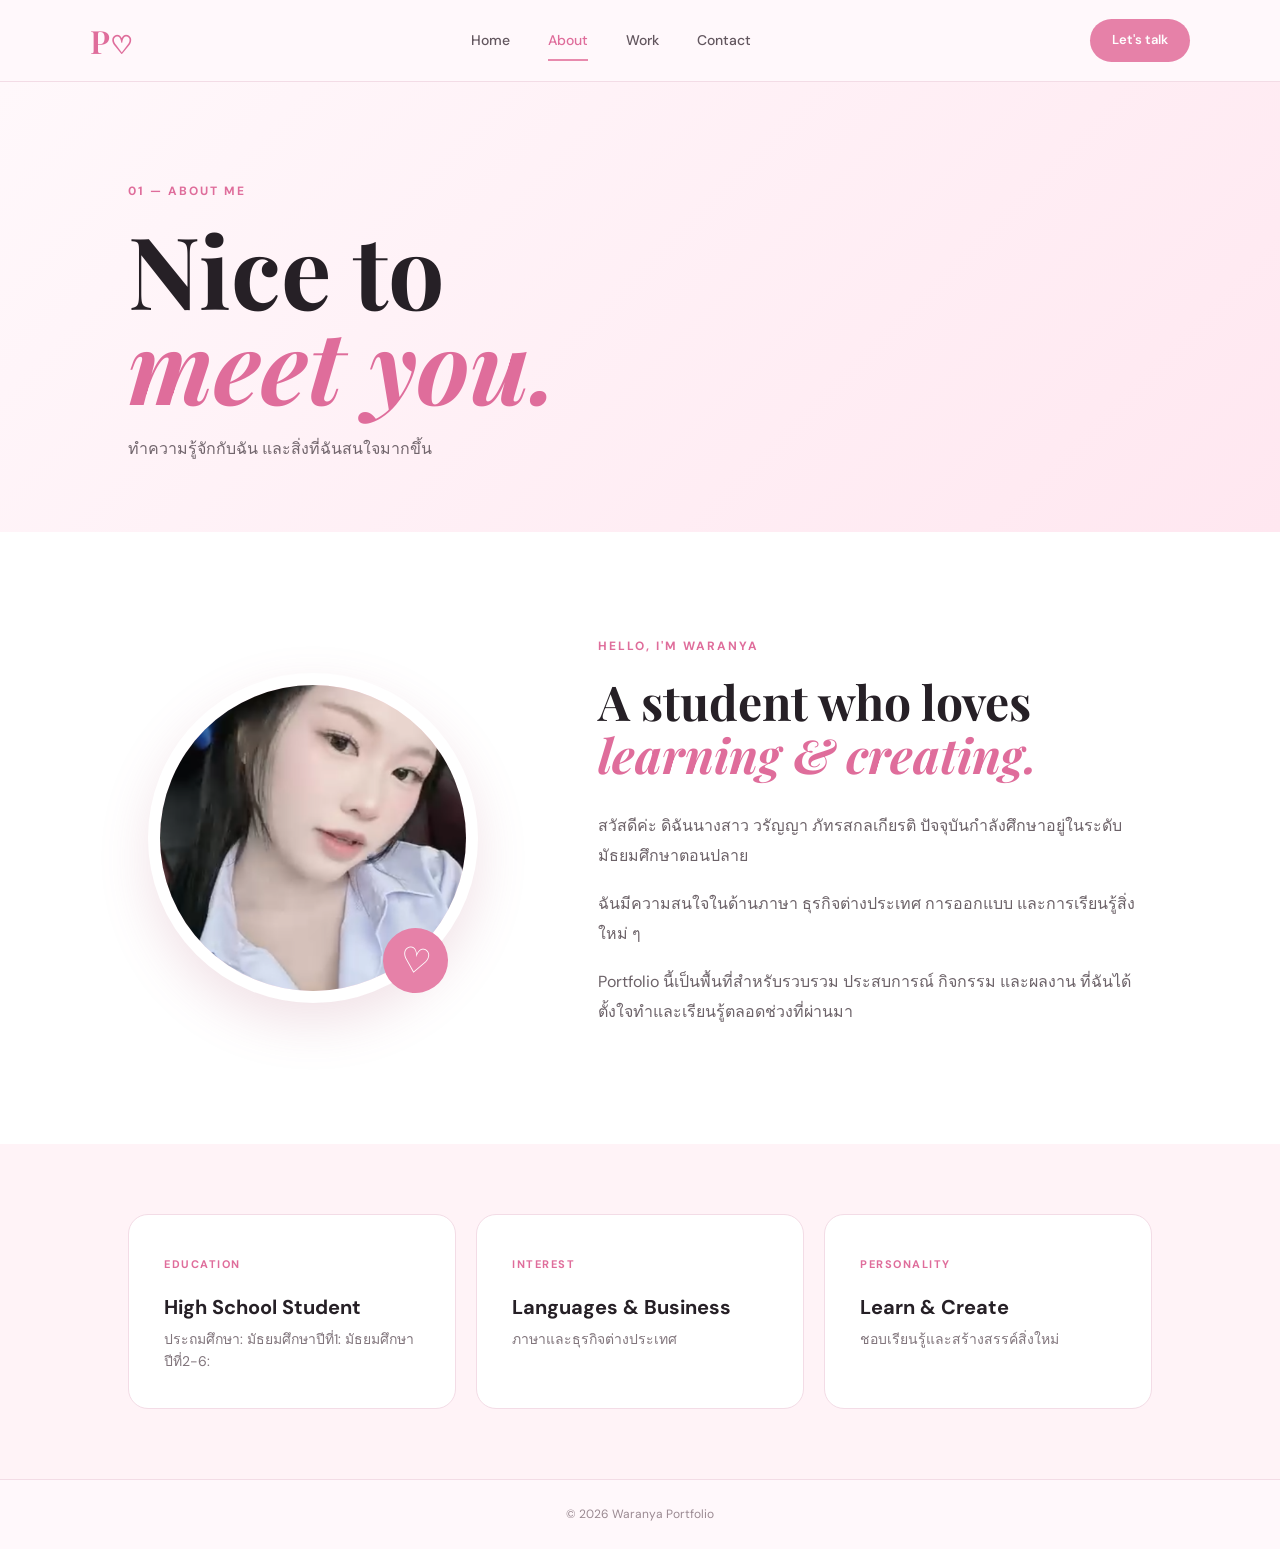
==== commit a8a3a809: "Update about.html" ====
--- a/about.html
+++ b/about.html
@@ -122,7 +122,9 @@
             </h3>
 
             <p>
-                มัธยมศึกษาตอนปลาย
+                ประถมศึกษา:
+                มัธยมศึกษาปีที่1:
+                มัธยมศึกษาปีที่2-6:
             </p>
 
         </div>
--- a/style.css
+++ b/style.css
@@ -1,144 +1,976 @@
-```css
-/* ============================= */
-/* HERO COVER IMAGE */
-/* ============================= */
-
-.hero-visual {
+/* ========================================
+   RESET
+======================================== */
+
+* {
+    margin: 0;
+    padding: 0;
+    box-sizing: border-box;
+}
+
+html {
+    scroll-behavior: smooth;
+}
+
+body {
+    font-family: "DM Sans", sans-serif;
+    background: #fff8fb;
+    color: #262026;
+    line-height: 1.6;
+}
+
+a {
+    color: inherit;
+    text-decoration: none;
+}
+
+img {
+    max-width: 100%;
+}
+
+
+/* ========================================
+   HEADER
+======================================== */
+
+.header {
+    width: 100%;
+    height: 82px;
+
+    padding: 0 7%;
+
+    display: flex;
+    align-items: center;
+    justify-content: space-between;
+
+    background: rgba(255, 248, 251, 0.96);
+
+    border-bottom: 1px solid #f3dce6;
+
     position: relative;
+    z-index: 100;
+}
+
+.logo {
+    font-family: "Playfair Display", serif;
+
+    font-size: 32px;
+    font-weight: 600;
+
+    color: #df6d9b;
+}
+
+.logo span {
+    font-size: 25px;
+}
+
+
+.nav {
+    display: flex;
+    align-items: center;
+    gap: 38px;
+}
+
+.nav a {
+    position: relative;
+
+    font-size: 14px;
+    font-weight: 500;
+
+    color: #62565e;
+
+    transition: 0.3s;
+}
+
+.nav a:hover {
+    color: #df6d9b;
+}
+
+.nav a.active {
+    color: #df6d9b;
+}
+
+.nav a.active::after {
+    content: "";
+
+    position: absolute;
+
+    left: 0;
+    right: 0;
+    bottom: -9px;
+
+    height: 2px;
+
+    background: #e88aad;
+}
+
+.nav-btn {
+    padding: 11px 22px;
+
+    background: #e681a8;
+    color: white;
+
+    border-radius: 30px;
+
+    font-size: 13px;
+    font-weight: 600;
+
+    transition: 0.3s;
+}
+
+.nav-btn:hover {
+    transform: translateY(-2px);
+    background: #d96d97;
+}
+
+
+/* ========================================
+   COMMON
+======================================== */
+
+.eyebrow {
+    color: #df6d9b;
+
+    font-size: 12px;
+    font-weight: 700;
+
+    letter-spacing: 2px;
+
+    margin-bottom: 20px;
+}
+
+h1,
+h2 {
+    font-family: "Playfair Display", serif;
+}
+
+em {
+    color: #df6d9b;
+}
+
+
+/* ========================================
+   HOME
+======================================== */
+
+.home-hero {
+    min-height: calc(100vh - 82px);
+
+    padding: 60px 7%;
+
+    display: grid;
+    grid-template-columns: 0.9fr 1.1fr;
+
+    align-items: center;
+    gap: 50px;
+
+    background:
+        radial-gradient(
+            circle at 80% 20%,
+            #ffe0eb 0,
+            transparent 30%
+        );
+}
+
+.home-content {
+    max-width: 580px;
+}
+
+.home-content h1 {
+    font-size: clamp(58px, 7vw, 100px);
+    line-height: 0.95;
+
+    margin-bottom: 30px;
+}
+
+.home-description {
+    color: #665b62;
+
+    font-size: 15px;
+
+    line-height: 2;
+
+    margin-bottom: 30px;
+}
+
+.home-buttons {
+    display: flex;
+    gap: 12px;
+}
+
+.btn {
+    display: inline-flex;
+
+    align-items: center;
+    justify-content: center;
+
+    padding: 14px 25px;
+
+    border-radius: 30px;
+
+    font-size: 14px;
+    font-weight: 600;
+
+    transition: 0.3s;
+}
+
+.pink-btn {
+    background: #e681a8;
+    color: white;
+}
+
+.pink-btn:hover {
+    background: #d96d97;
+    transform: translateY(-3px);
+}
+
+.white-btn {
+    background: white;
+
+    border: 1px solid #e7b9ca;
+
+    color: #8d6474;
+}
+
+.white-btn:hover {
+    background: #ffe9f1;
+}
+
+
+/* ========================================
+   HOME IMAGE
+======================================== */
+
+.home-image {
+    position: relative;
+
     width: 100%;
-    max-width: 450px;
-    min-height: 450px;
+    max-width: 650px;
+
+    justify-self: end;
+}
+
+.home-image img {
+    width: 100%;
+
+    height: 620px;
+
+    object-fit: cover;
+
+    border-radius: 30px;
+
+    display: block;
+
+    position: relative;
+    z-index: 2;
+
+    box-shadow:
+        0 25px 70px rgba(173, 88, 121, 0.18);
+}
+
+.image-decoration {
+    position: absolute;
+
+    width: 180px;
+    height: 180px;
+
+    background: #ffd7e5;
+
+    border-radius: 50%;
+
+    right: -45px;
+    top: -45px;
+
+    z-index: 1;
+}
+
+.image-note {
+    position: absolute;
+
+    z-index: 5;
+
+    right: -30px;
+    bottom: 35px;
+
+    background: white;
+
+    padding: 20px 22px;
+
+    border-radius: 14px;
+
+    color: #d96d97;
+
+    font-family: "Playfair Display", serif;
+
+    font-style: italic;
+
+    font-size: 17px;
+
+    transform: rotate(4deg);
+
+    box-shadow:
+        0 15px 35px rgba(0, 0, 0, 0.1);
+}
+
+
+/* ========================================
+   PAGE HERO
+======================================== */
+
+.page-hero {
+    padding: 100px 10% 70px;
+
+    min-height: 360px;
+
+    display: flex;
+    align-items: center;
+
+    background:
+        linear-gradient(
+            135deg,
+            #fff8fb,
+            #ffe7f0
+        );
+}
+
+.page-hero h1 {
+    font-size: clamp(60px, 8vw, 100px);
+
+    line-height: 0.95;
+}
+
+.page-intro {
+    margin-top: 25px;
+
+    max-width: 500px;
+
+    color: #71656c;
+}
+
+
+/* ========================================
+   ABOUT
+======================================== */
+
+.about-section {
+    padding: 100px 10%;
+
+    display: grid;
+
+    grid-template-columns: 0.8fr 1.2fr;
+
+    align-items: center;
+
+    gap: 100px;
+
+    background: white;
+}
+
+.profile-area {
+    position: relative;
+
+    display: flex;
+
+    justify-content: center;
+}
+
+.profile-circle {
+    width: 330px;
+    height: 330px;
+
+    border-radius: 50%;
+
+    overflow: hidden;
+
+    background: #ffdce9;
+
+    border: 12px solid #fff;
+
+    box-shadow:
+        0 20px 50px rgba(176, 92, 123, 0.18);
+}
+
+.profile-circle img {
+    width: 100%;
+    height: 100%;
+
+    object-fit: cover;
+
+    display: block;
+}
+
+.profile-heart {
+    position: absolute;
+
+    right: 50px;
+    bottom: 10px;
+
+    width: 65px;
+    height: 65px;
+
+    border-radius: 50%;
 
     display: flex;
     align-items: center;
     justify-content: center;
-}
-
-
-/* ============================= */
-/* COVER IMAGE */
-/* ============================= */
-
-.cover-image {
-    width: 300px;
-    height: 400px;
-
-    border-radius: 24px;
+
+    background: #e681a8;
+    color: white;
+
+    font-size: 35px;
+
+    transform: rotate(10deg);
+}
+
+.about-text {
+    max-width: 650px;
+}
+
+.small-title {
+    color: #df6d9b;
+
+    font-size: 12px;
+
+    font-weight: 700;
+
+    letter-spacing: 2px;
+}
+
+.about-text h2 {
+    font-size: 48px;
+
+    line-height: 1.1;
+
+    margin: 18px 0 30px;
+}
+
+.about-text p {
+    color: #6c6268;
+
+    margin-bottom: 17px;
+
+    line-height: 1.9;
+}
+
+
+/* ========================================
+   ABOUT INFO
+======================================== */
+
+.info-section {
+    padding: 70px 10%;
+
+    display: grid;
+
+    grid-template-columns: repeat(3, 1fr);
+
+    gap: 20px;
+
+    background: #fff3f7;
+}
+
+.info-box {
+    padding: 35px;
+
+    background: white;
+
+    border: 1px solid #f3dce6;
+
+    border-radius: 20px;
+}
+
+.info-box span {
+    color: #df6d9b;
+
+    font-size: 11px;
+
+    font-weight: 700;
+
+    letter-spacing: 1.5px;
+}
+
+.info-box h3 {
+    margin: 15px 0 5px;
+
+    font-size: 20px;
+}
+
+.info-box p {
+    color: #81757c;
+
+    font-size: 14px;
+}
+
+
+/* ========================================
+   WORK
+======================================== */
+
+.work-section {
+    padding: 80px 10%;
+
+    background: #fff8fb;
+}
+
+.work-card {
+    max-width: 1100px;
+
+    margin: 0 auto 70px;
+
+    display: grid;
+
+    grid-template-columns: 1.1fr 0.9fr;
+
+    background: white;
+
+    border-radius: 25px;
+
     overflow: hidden;
 
-    background: #ffdbea;
-
     box-shadow:
-        0 20px 45px rgba(0, 0, 0, 0.12);
+        0 15px 45px rgba(166, 87, 116, 0.08);
+}
+
+.work-card.reverse {
+    grid-template-columns: 0.9fr 1.1fr;
+}
+
+.work-card.reverse .work-image {
+    order: 2;
+}
+
+.work-image {
+    min-height: 430px;
 
     position: relative;
-    z-index: 2;
-}
-
-
-/* รูปหน้าปก */
-
-.cover-image img {
+
+    overflow: hidden;
+}
+
+.work-image img {
     width: 100%;
     height: 100%;
 
+    object-fit: cover;
+
     display: block;
 
-    object-fit: cover;
-    object-position: center;
-}
-
-
-/* ============================= */
-/* DECORATION */
-/* ============================= */
-
-.floating-note {
+    transition: 0.5s;
+}
+
+.work-card:hover .work-image img {
+    transform: scale(1.04);
+}
+
+.work-number {
     position: absolute;
 
-    right: 5px;
-    bottom: 45px;
-
-    background: #171717;
-    color: white;
-
-    padding: 15px 18px;
-
-    font-size: 13px;
-    line-height: 1.4;
-
-    border-radius: 8px;
-
-    transform: rotate(4deg);
-
-    z-index: 5;
-
-    box-shadow:
-        0 12px 25px rgba(0, 0, 0, 0.12);
-}
-
-
-.heart {
-    position: absolute;
-
     top: 25px;
-    right: 25px;
-
-    width: 48px;
-    height: 48px;
+    left: 25px;
+
+    width: 45px;
+    height: 45px;
 
     display: flex;
+
     align-items: center;
     justify-content: center;
 
-    background: #ffdbea;
+    background: white;
+
+    color: #df6d9b;
 
     border-radius: 50%;
 
-    font-size: 28px;
-
-    z-index: 5;
-
-    transform: rotate(10deg);
+    font-weight: 700;
 
     box-shadow:
-        0 8px 20px rgba(0, 0, 0, 0.08);
-}
-
-
-/* ============================= */
-/* MOBILE */
-/* ============================= */
-
-@media (max-width: 768px) {
-
-    .hero-visual {
-        min-height: 380px;
-        margin-top: 30px;
-    }
-
-    .cover-image {
-        width: 250px;
-        height: 330px;
-    }
-
-    .floating-note {
-        right: 0;
-        bottom: 25px;
-
-        padding: 12px 15px;
+        0 8px 20px rgba(0, 0, 0, 0.1);
+}
+
+.work-content {
+    padding: 55px;
+
+    display: flex;
+
+    flex-direction: column;
+
+    justify-content: center;
+}
+
+.work-category {
+    color: #df6d9b;
+
+    font-size: 11px;
+
+    font-weight: 700;
+
+    letter-spacing: 2px;
+}
+
+.work-content h2 {
+    font-size: 48px;
+
+    line-height: 1;
+
+    margin: 18px 0 25px;
+}
+
+.work-content p {
+    color: #70666c;
+
+    line-height: 1.8;
+}
+
+.work-line {
+    width: 100%;
+
+    height: 1px;
+
+    background: #f0dce4;
+
+    margin: 30px 0 15px;
+}
+
+.work-tag {
+    color: #a17c8c;
+
+    font-size: 12px;
+}
+
+
+/* ========================================
+   CONTACT
+======================================== */
+
+.contact-hero {
+    padding: 100px 10% 60px;
+
+    background: #ffe8f0;
+}
+
+.contact-hero h1 {
+    font-size: clamp(65px, 9vw, 110px);
+
+    line-height: 0.9;
+}
+
+.contact-hero > p:last-child {
+    max-width: 550px;
+
+    margin-top: 30px;
+
+    color: #6e6269;
+
+    line-height: 1.8;
+}
+
+.contact-section {
+    padding: 70px 10%;
+
+    background: white;
+
+    max-width: 1100px;
+
+    margin: auto;
+}
+
+.contact-card {
+    display: grid;
+
+    grid-template-columns: 65px 1fr 30px;
+
+    align-items: center;
+
+    gap: 20px;
+
+    padding: 25px;
+
+    margin-bottom: 15px;
+
+    border: 1px solid #f1dbe4;
+
+    border-radius: 18px;
+
+    transition: 0.3s;
+}
+
+.contact-card:hover {
+    background: #fff4f8;
+
+    transform: translateX(5px);
+}
+
+.contact-icon {
+    width: 55px;
+    height: 55px;
+
+    border-radius: 50%;
+
+    display: flex;
+
+    align-items: center;
+    justify-content: center;
+
+    background: #ffe0eb;
+
+    color: #df6d9b;
+
+    font-size: 23px;
+
+    font-weight: 700;
+}
+
+.contact-card span {
+    color: #df6d9b;
+
+    font-size: 10px;
+
+    font-weight: 700;
+
+    letter-spacing: 2px;
+}
+
+.contact-card h2 {
+    font-family: "DM Sans", sans-serif;
+
+    font-size: 18px;
+
+    margin-top: 4px;
+
+    font-weight: 600;
+}
+
+.contact-card strong {
+    color: #df6d9b;
+
+    font-size: 25px;
+}
+
+.contact-bottom {
+    text-align: center;
+
+    padding: 30px;
+
+    color: #df6d9b;
+
+    font-size: 11px;
+
+    letter-spacing: 2px;
+}
+
+
+/* ========================================
+   FOOTER
+======================================== */
+
+footer {
+    padding: 25px 7%;
+
+    display: flex;
+
+    justify-content: center;
+
+    background: #fff8fb;
+
+    border-top: 1px solid #f3dce6;
+
+    color: #9a8991;
+
+    font-size: 12px;
+}
+
+
+/* ========================================
+   MOBILE
+======================================== */
+
+@media (max-width: 850px) {
+
+    .header {
+        height: auto;
+
+        padding: 20px 5%;
+
+        flex-wrap: wrap;
+
+        gap: 18px;
+    }
+
+    .nav {
+        order: 3;
+
+        width: 100%;
+
+        justify-content: center;
+
+        gap: 22px;
+    }
+
+    .nav-btn {
+        display: none;
+    }
+
+
+    /* HOME */
+
+    .home-hero {
+        padding: 60px 7%;
+
+        grid-template-columns: 1fr;
+
+        text-align: center;
+    }
+
+    .home-content {
+        margin: auto;
+    }
+
+    .home-content h1 {
+        font-size: 60px;
+    }
+
+    .home-buttons {
+        justify-content: center;
+
+        flex-wrap: wrap;
+    }
+
+    .home-image {
+        justify-self: center;
+
+        max-width: 450px;
+    }
+
+    .home-image img {
+        height: 480px;
+    }
+
+    .image-note {
+        right: -5px;
+    }
+
+
+    /* PAGE HERO */
+
+    .page-hero {
+        padding: 70px 7%;
+    }
+
+
+    /* ABOUT */
+
+    .about-section {
+        padding: 70px 7%;
+
+        grid-template-columns: 1fr;
+
+        gap: 50px;
+
+        text-align: center;
+    }
+
+    .about-text {
+        margin: auto;
+    }
+
+    .about-text h2 {
+        font-size: 40px;
+    }
+
+    .profile-heart {
+        right: 15%;
+    }
+
+    .info-section {
+        padding: 50px 7%;
+
+        grid-template-columns: 1fr;
+    }
+
+
+    /* WORK */
+
+    .work-section {
+        padding: 50px 6%;
+    }
+
+    .work-card,
+    .work-card.reverse {
+        grid-template-columns: 1fr;
+    }
+
+    .work-card.reverse .work-image {
+        order: initial;
+    }
+
+    .work-image {
+        min-height: 300px;
+    }
+
+    .work-content {
+        padding: 35px;
+    }
+
+    .work-content h2 {
+        font-size: 40px;
+    }
+
+
+    /* CONTACT */
+
+    .contact-hero {
+        padding: 70px 7%;
+    }
+
+    .contact-section {
+        padding: 50px 7%;
+    }
+
+    .contact-card {
+        grid-template-columns: 50px 1fr;
+
+        gap: 15px;
+    }
+
+    .contact-icon {
+        width: 45px;
+        height: 45px;
+    }
+
+    .contact-card strong {
+        display: none;
+    }
+
+    .contact-card h2 {
+        font-size: 15px;
+        word-break: break-word;
+    }
+
+}
+
+
+@media (max-width: 480px) {
+
+    .nav {
+        gap: 15px;
+    }
+
+    .nav a {
         font-size: 12px;
     }
 
-    .heart {
-        top: 15px;
-        right: 5px;
-
-        width: 42px;
-        height: 42px;
-
-        font-size: 24px;
-    }
-
-}
-```
+    .home-content h1 {
+        font-size: 50px;
+    }
+
+    .home-image img {
+        height: 400px;
+    }
+
+    .profile-circle {
+        width: 260px;
+        height: 260px;
+    }
+
+}
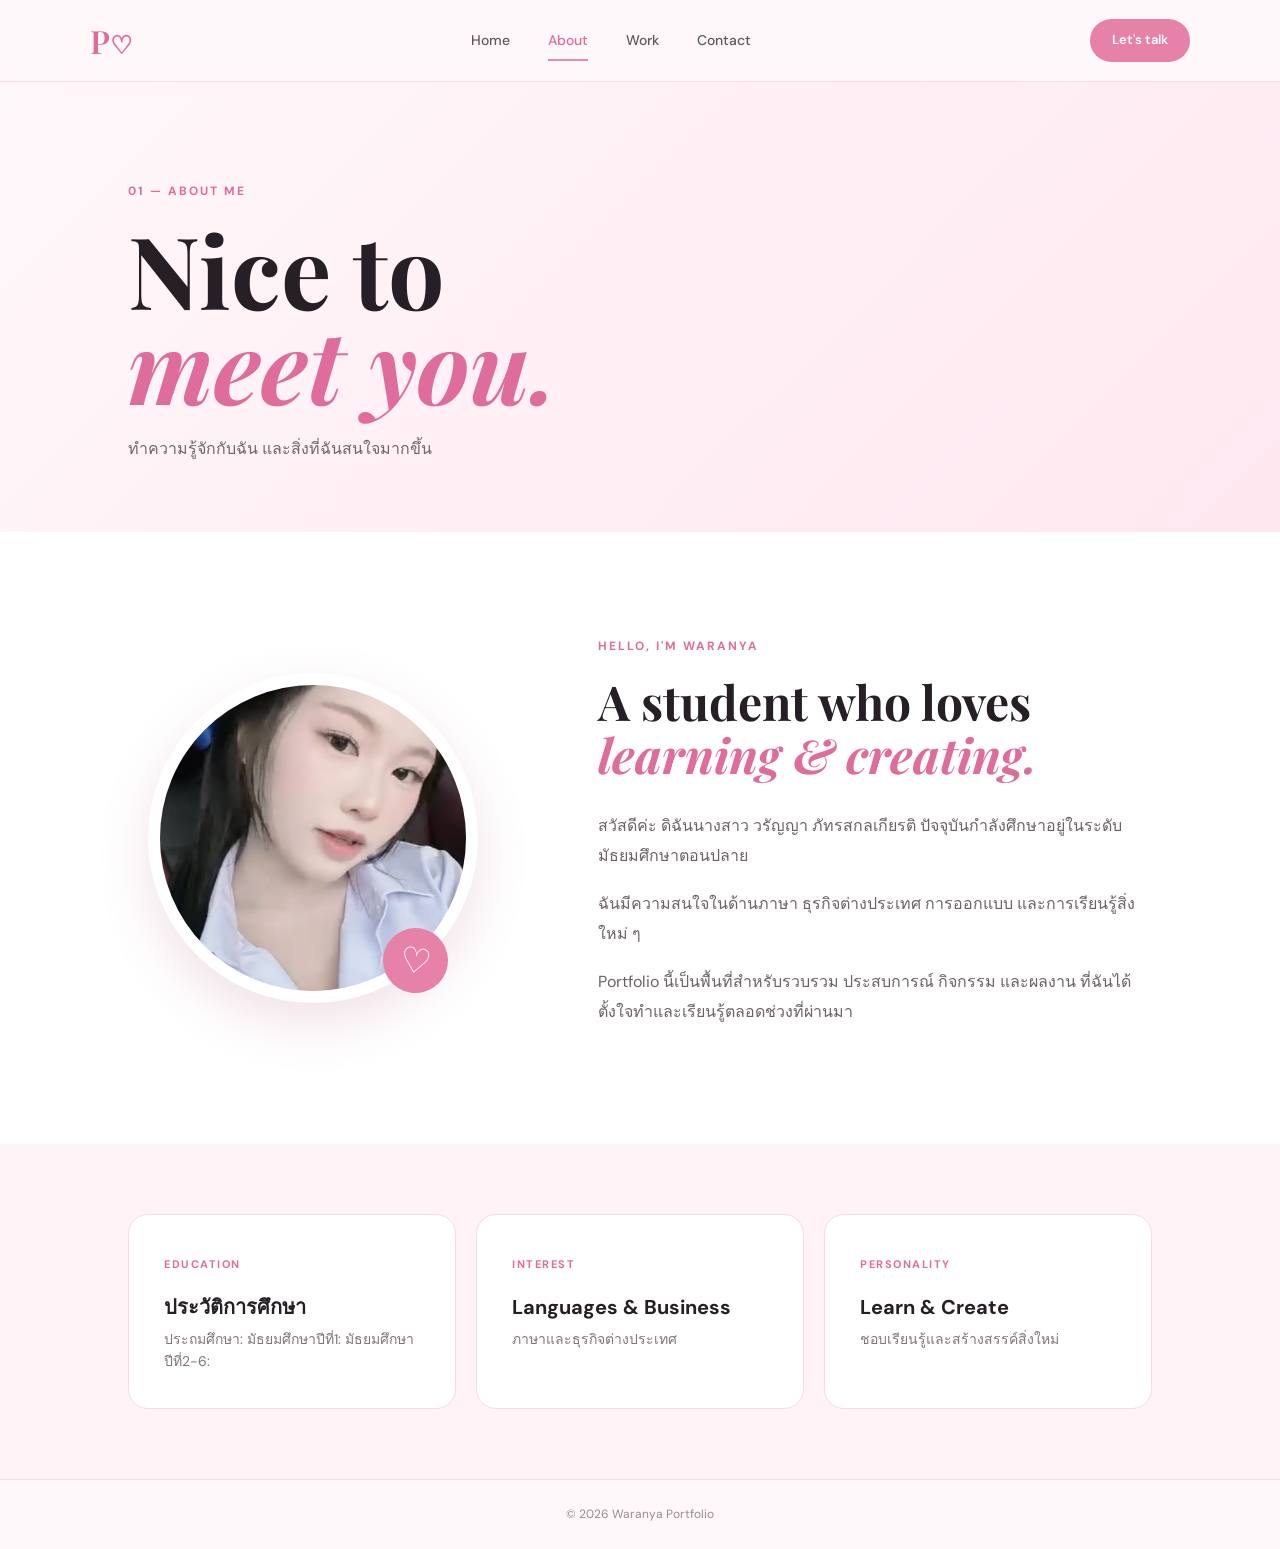
==== commit a04a5d7c: "Update about.html" ====
--- a/about.html
+++ b/about.html
@@ -118,7 +118,7 @@
             <span>EDUCATION</span>
 
             <h3>
-                High School Student
+                ประวัติการศึกษา
             </h3>
 
             <p>
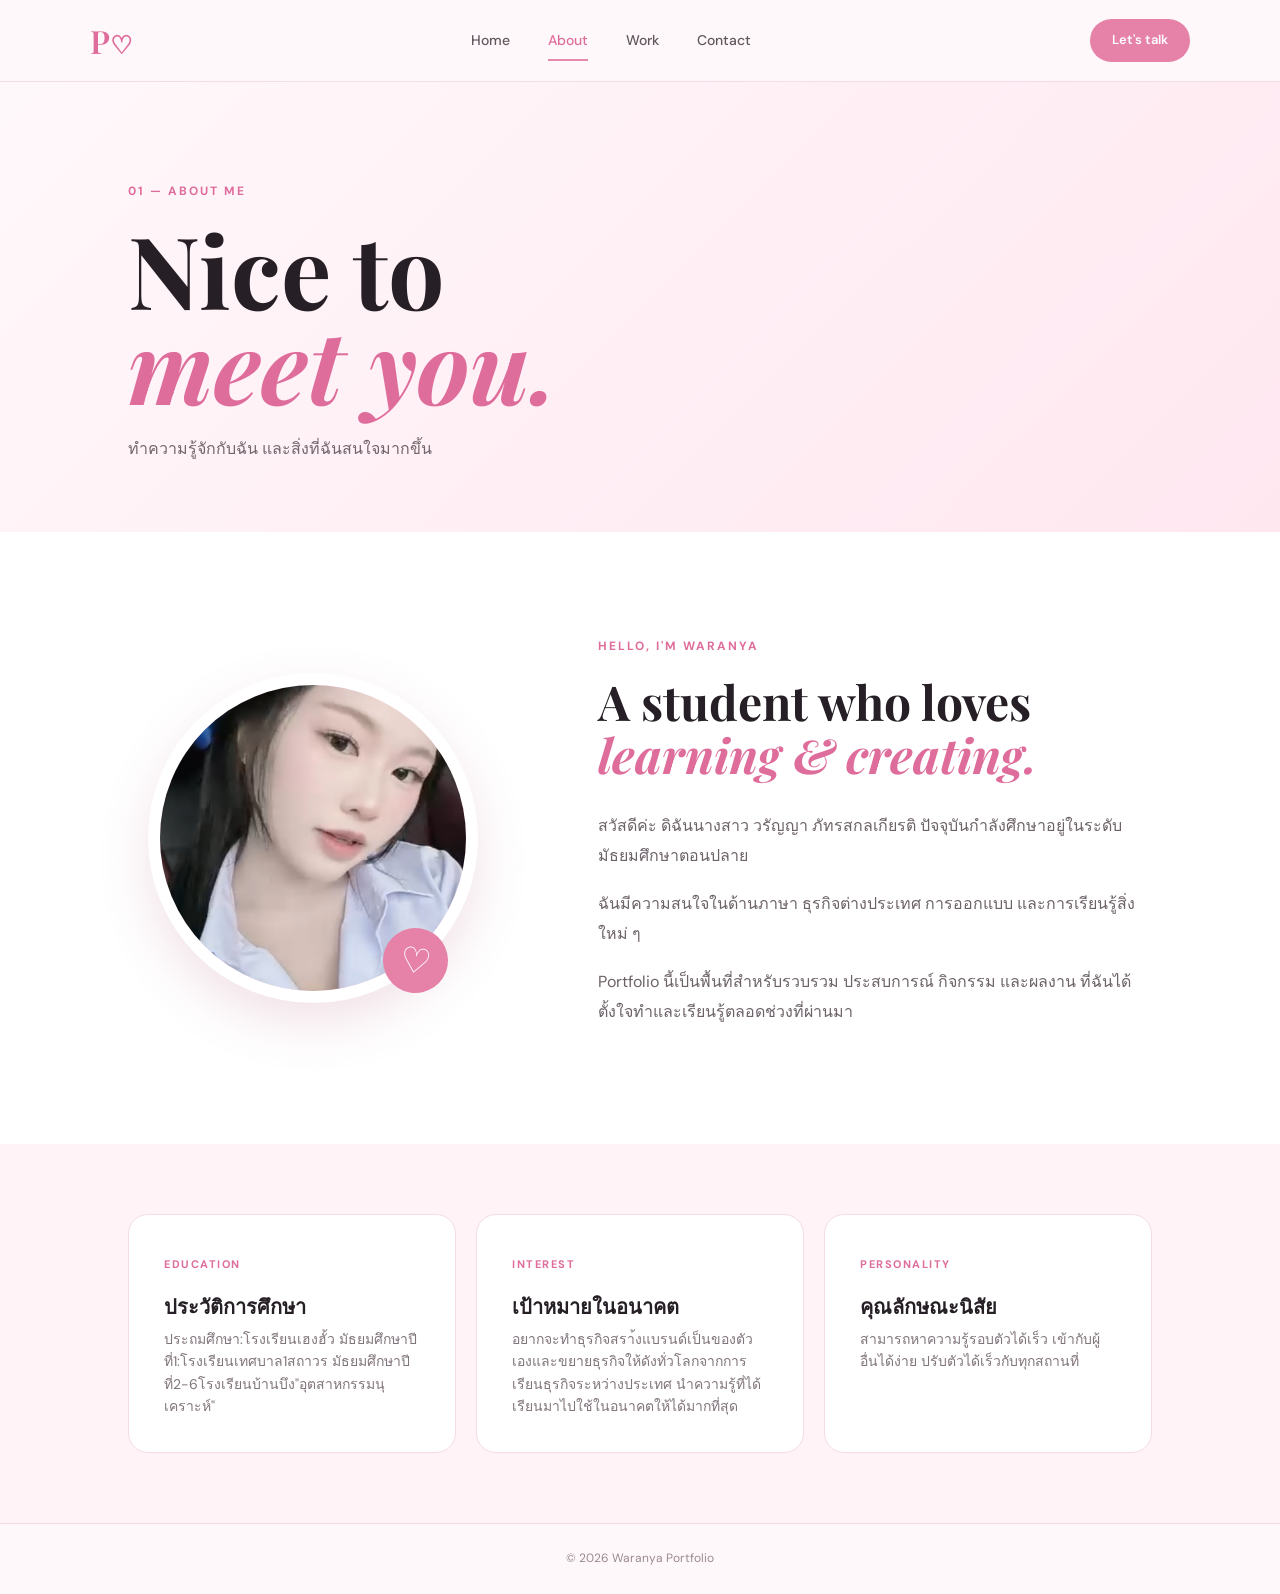
==== commit 26f127c9: "Update about.html" ====
--- a/about.html
+++ b/about.html
@@ -122,9 +122,9 @@
             </h3>
 
             <p>
-                ประถมศึกษา:
-                มัธยมศึกษาปีที่1:
-                มัธยมศึกษาปีที่2-6:
+                ประถมศึกษา:โรงเรียนเฮงฮั้ว
+                มัธยมศึกษาปีที่1:โรงเรียนเทศบาล1สถาวร
+                มัธยมศึกษาปีที่2-6โรงเรียนบ้านบึง"อุตสาหกรรมนุเคราะห์"
             </p>
 
         </div>
@@ -135,11 +135,12 @@
             <span>INTEREST</span>
 
             <h3>
-                Languages & Business
+                เป้าหมายในอนาคต
             </h3>
 
             <p>
-                ภาษาและธุรกิจต่างประเทศ
+                อยากจะทำธุรกิจสรา้งแบรนด์เป็นของตัวเองและขยายธุรกิจให้ดังทั่วโลกจากการเรียนธุรกิจระหว่างประเทศ
+                นำความรู้ที่ได้เรียนมาไปใช้ในอนาคตให้ได้มากที่สุด
             </p>
 
         </div>
@@ -150,11 +151,11 @@
             <span>PERSONALITY</span>
 
             <h3>
-                Learn & Create
+                คุณลักษณะนิสัย
             </h3>
 
             <p>
-                ชอบเรียนรู้และสร้างสรรค์สิ่งใหม่
+                สามารถหาความรู้รอบตัวได้เร็ว เข้ากับผู้อื่นได้ง่าย ปรับตัวได้เร็วกับทุกสถานที่
             </p>
 
         </div>
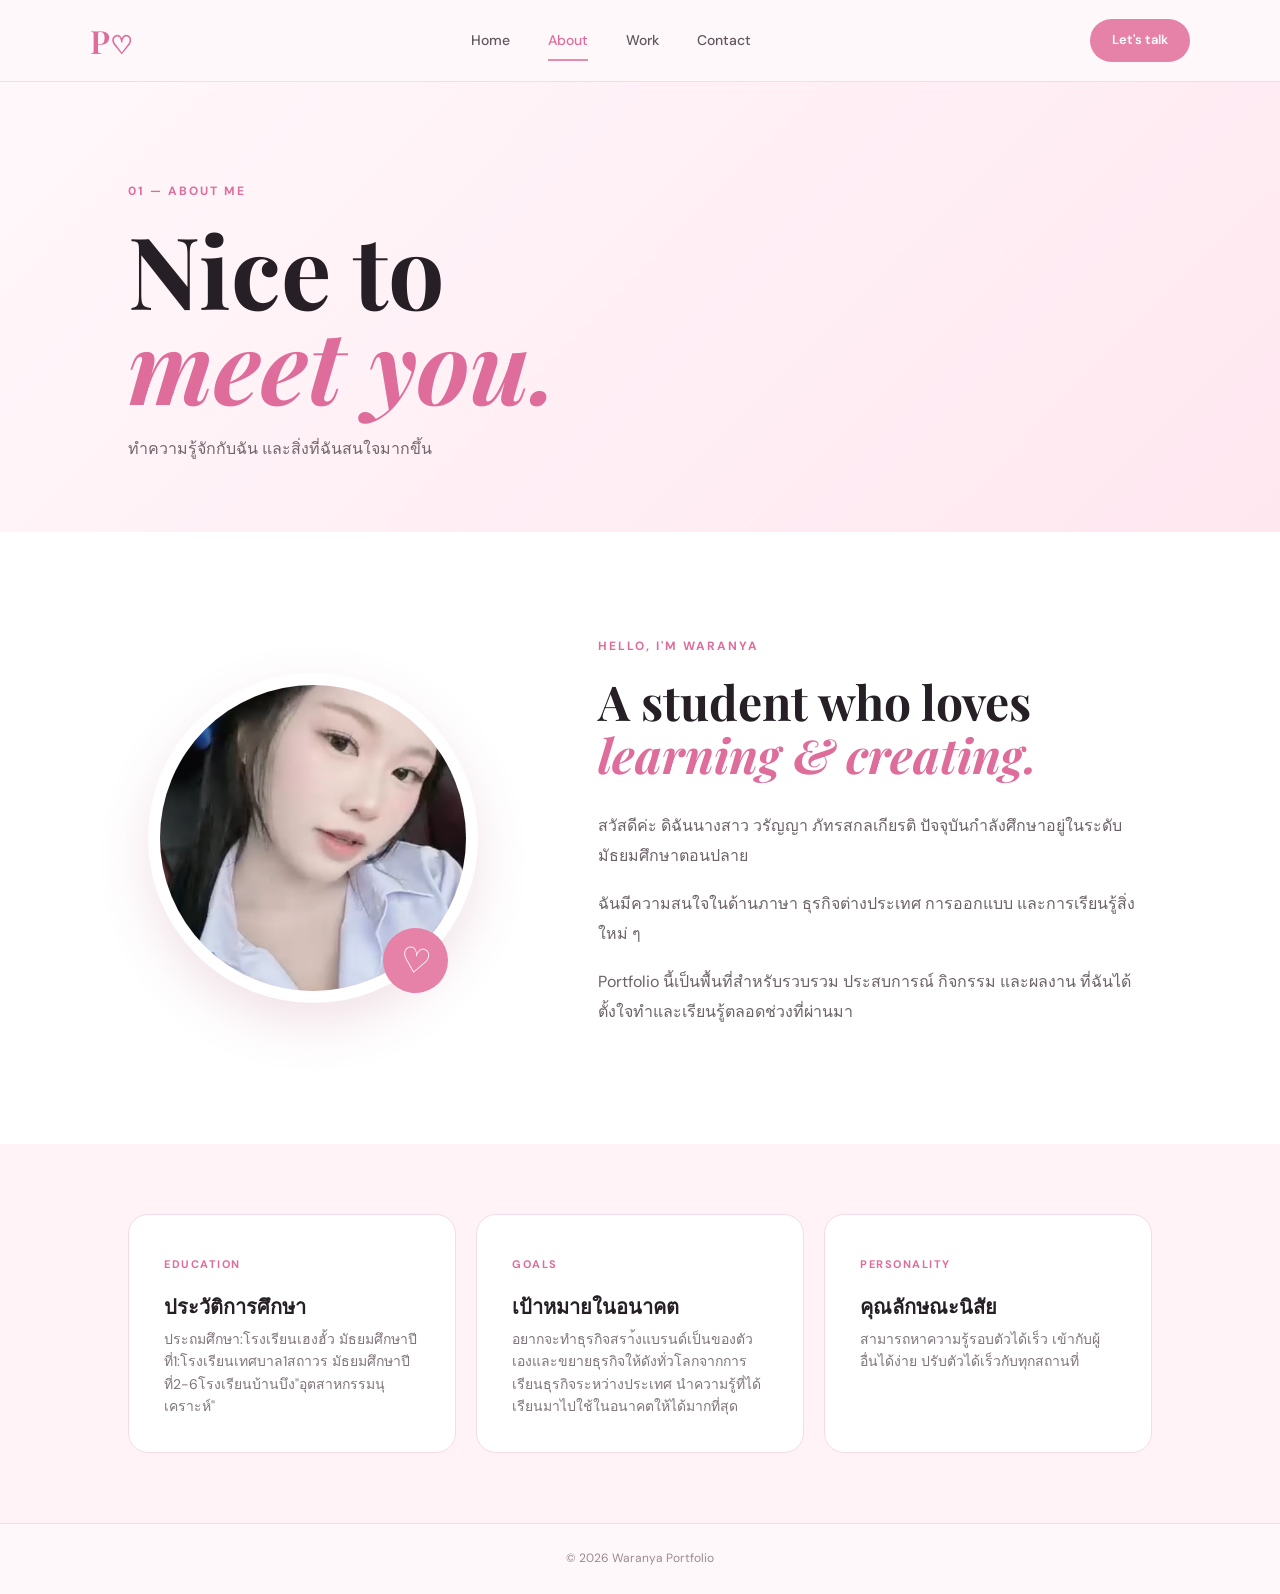
==== commit a9546c26: "Update about.html" ====
--- a/about.html
+++ b/about.html
@@ -124,6 +124,7 @@
             <p>
                 ประถมศึกษา:โรงเรียนเฮงฮั้ว
                 มัธยมศึกษาปีที่1:โรงเรียนเทศบาล1สถาวร
+                
                 มัธยมศึกษาปีที่2-6โรงเรียนบ้านบึง"อุตสาหกรรมนุเคราะห์"
             </p>
 
@@ -132,7 +133,7 @@
 
         <div class="info-box">
 
-            <span>INTEREST</span>
+            <span>GOALS</span>
 
             <h3>
                 เป้าหมายในอนาคต
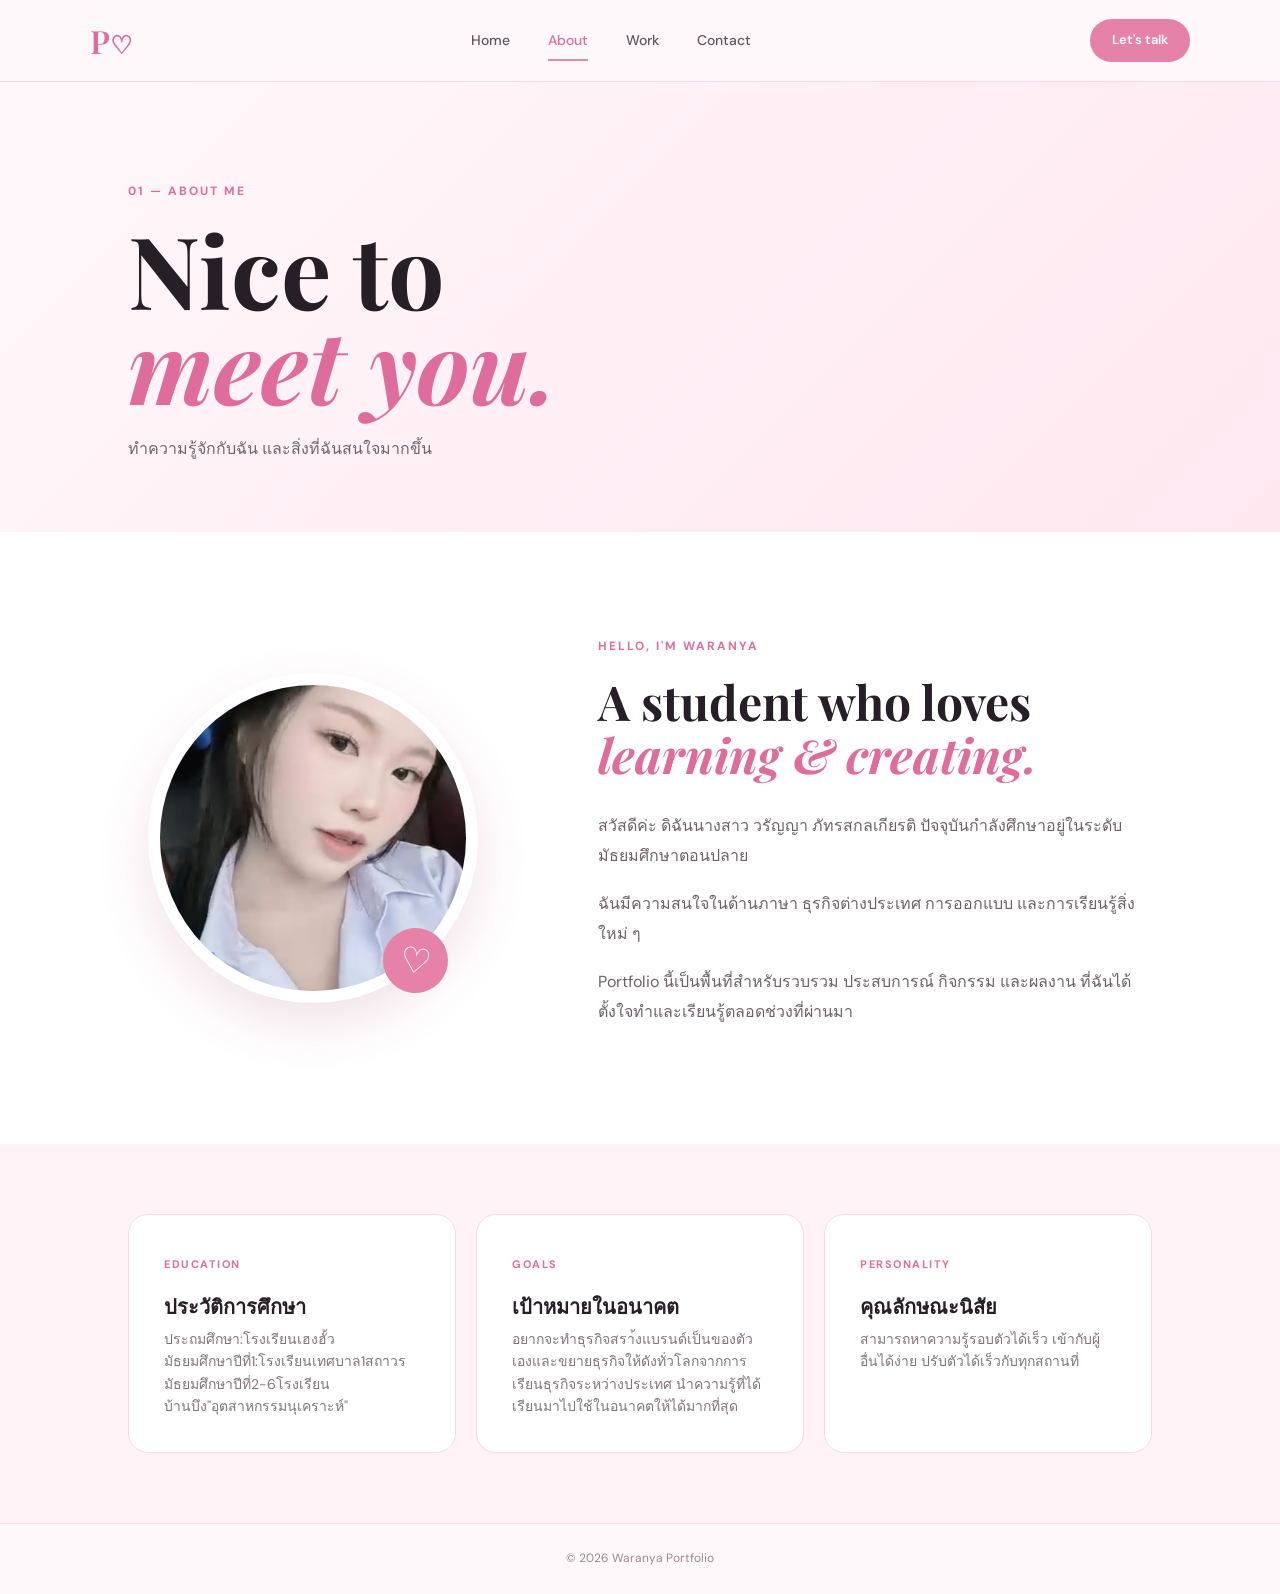
==== commit f3ca9ed5: "Update about.html" ====
--- a/about.html
+++ b/about.html
@@ -121,11 +121,9 @@
                 ประวัติการศึกษา
             </h3>
 
-            <p>
-                ประถมศึกษา:โรงเรียนเฮงฮั้ว
-                มัธยมศึกษาปีที่1:โรงเรียนเทศบาล1สถาวร
-                
-                มัธยมศึกษาปีที่2-6โรงเรียนบ้านบึง"อุตสาหกรรมนุเคราะห์"
+            <p>ประถมศึกษา:โรงเรียนเฮงฮั้ว<p>
+            <p>มัธยมศึกษาปีที่1:โรงเรียนเทศบาล1สถาวร<p>
+            <p>มัธยมศึกษาปีที่2-6โรงเรียนบ้านบึง"อุตสาหกรรมนุเคราะห์"<p>
             </p>
 
         </div>
